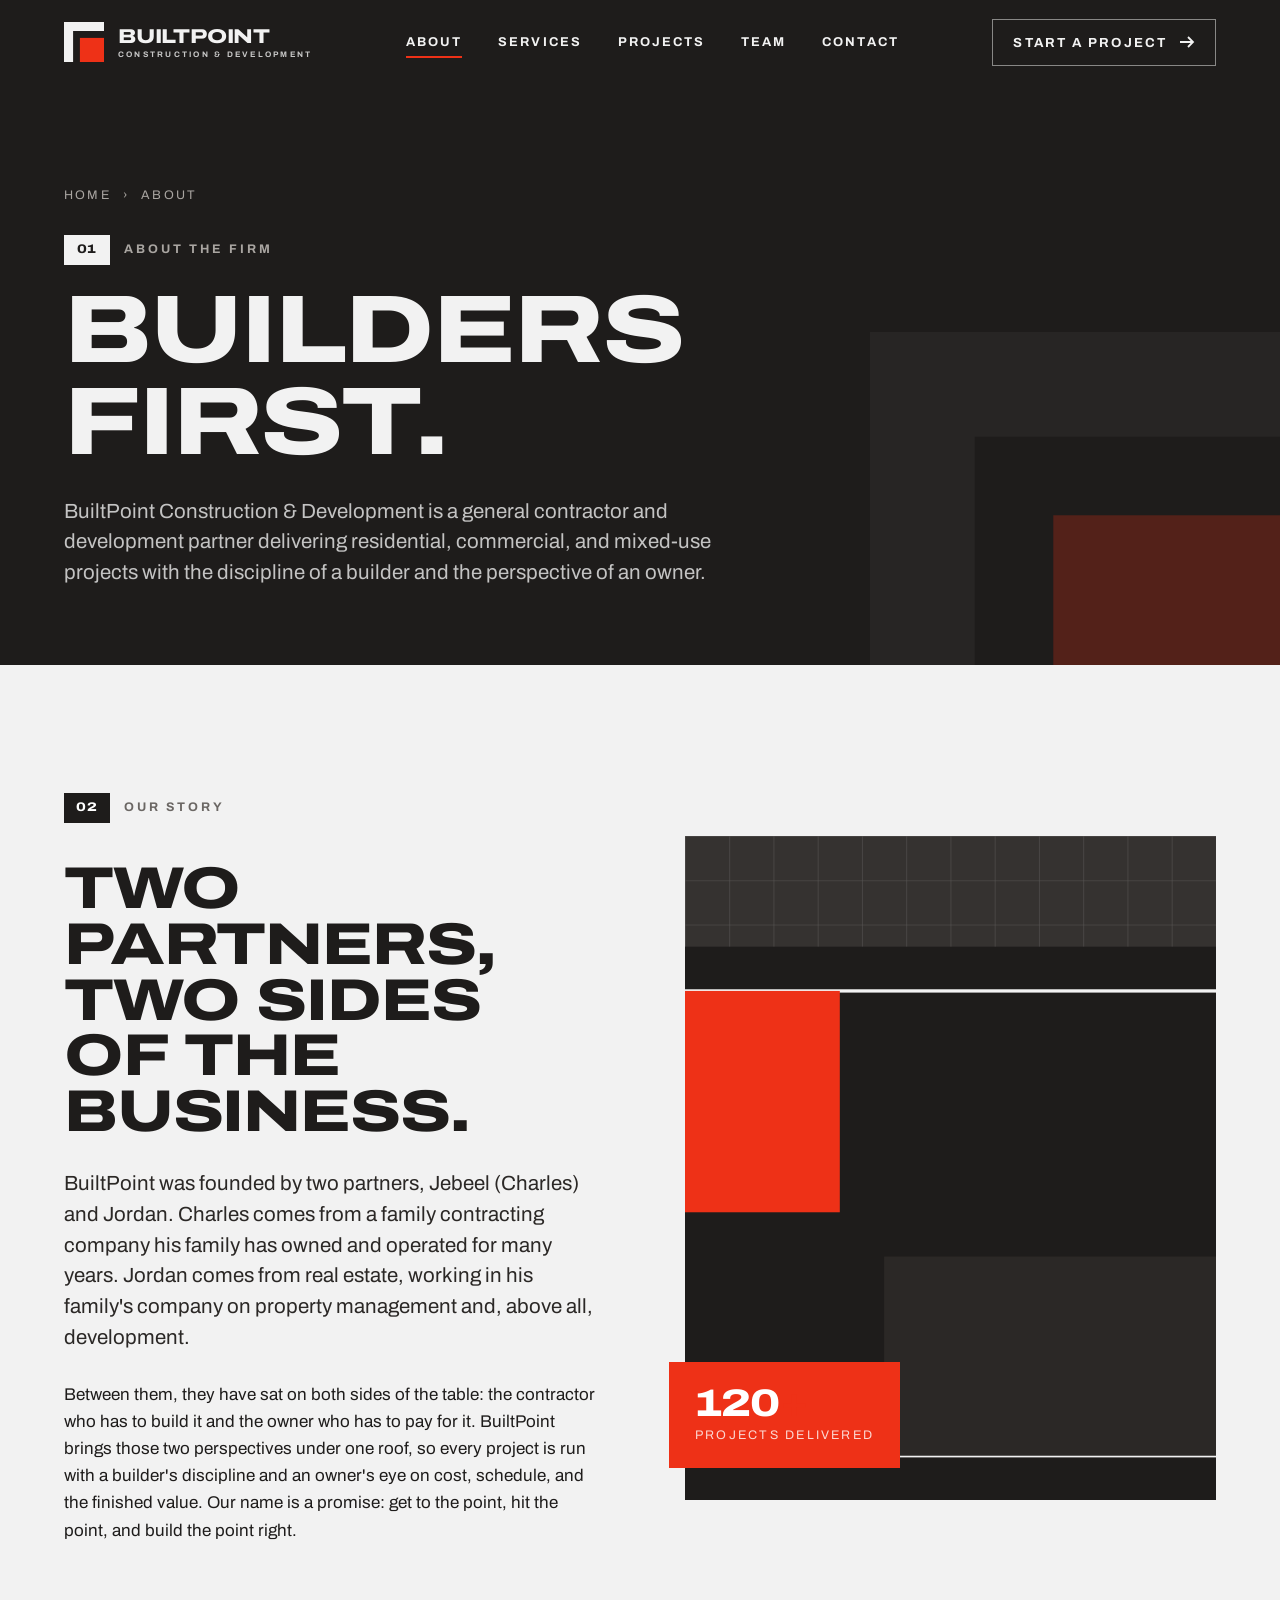
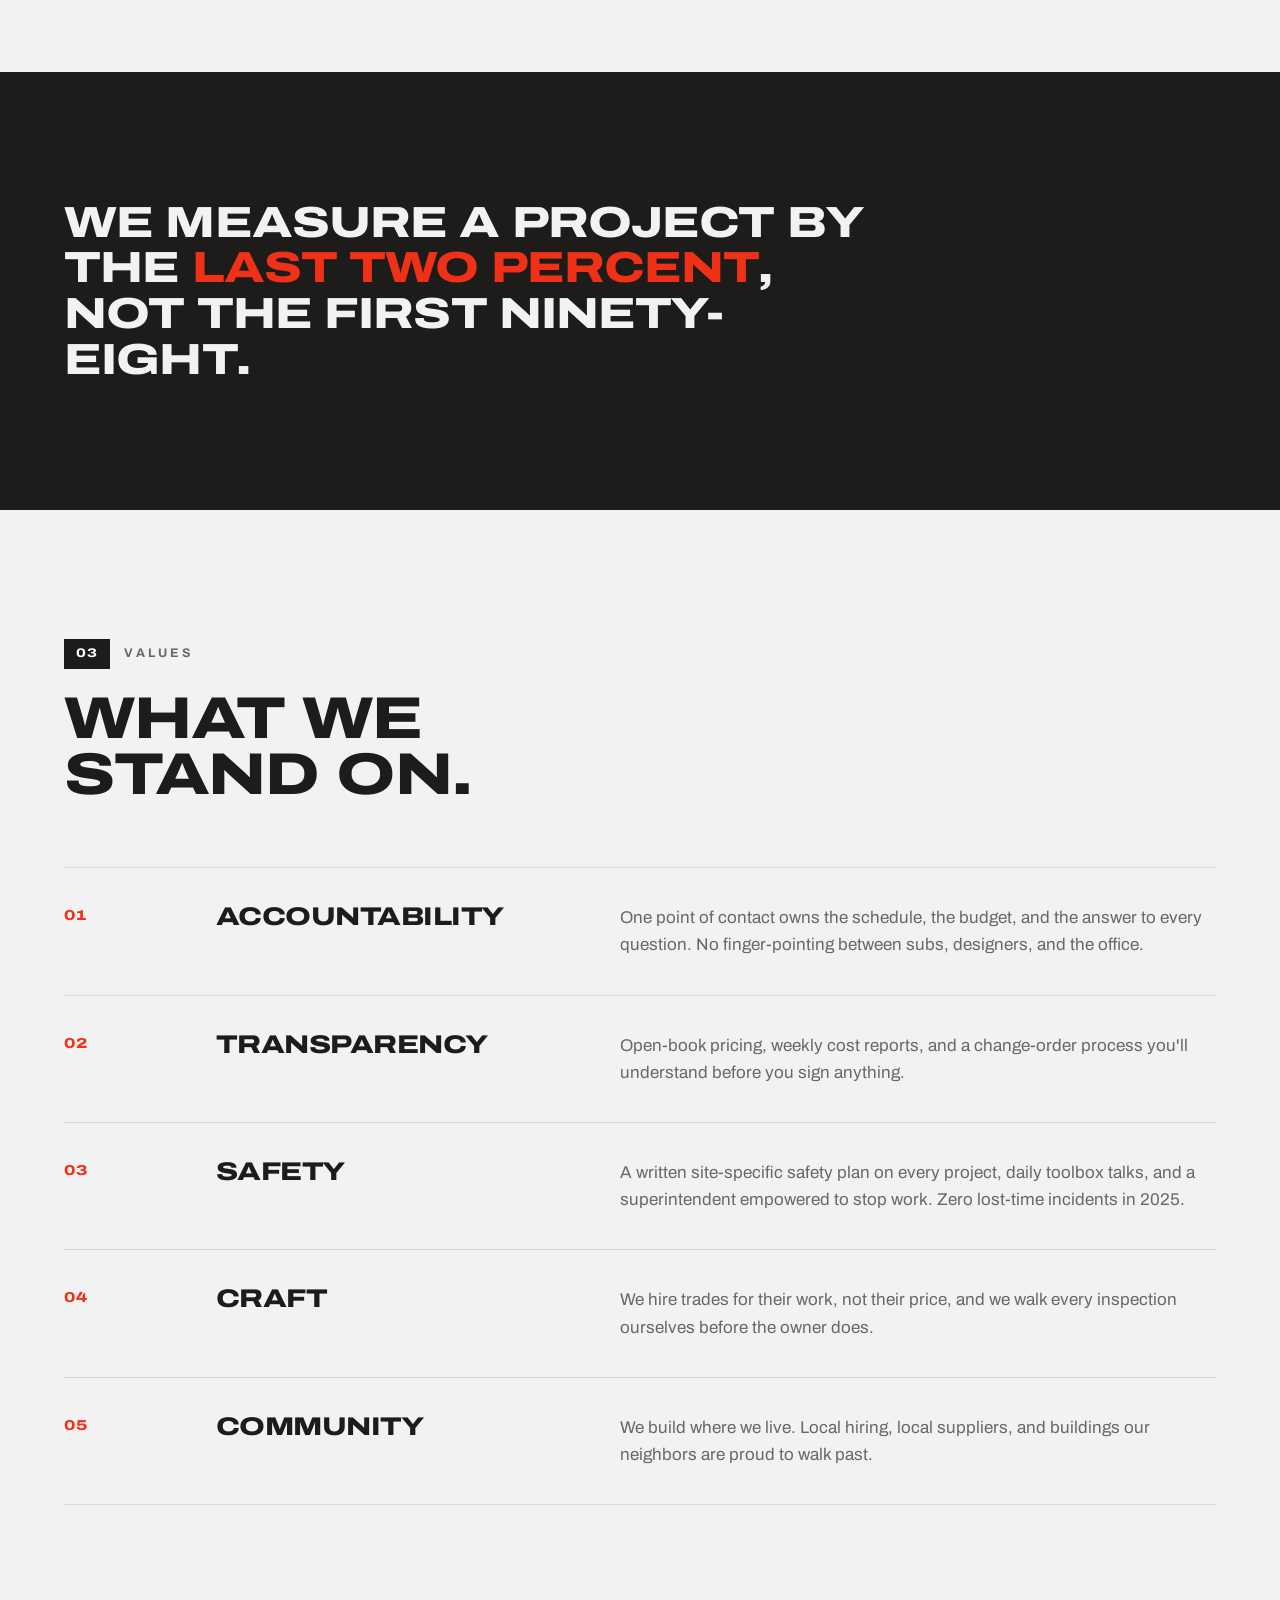
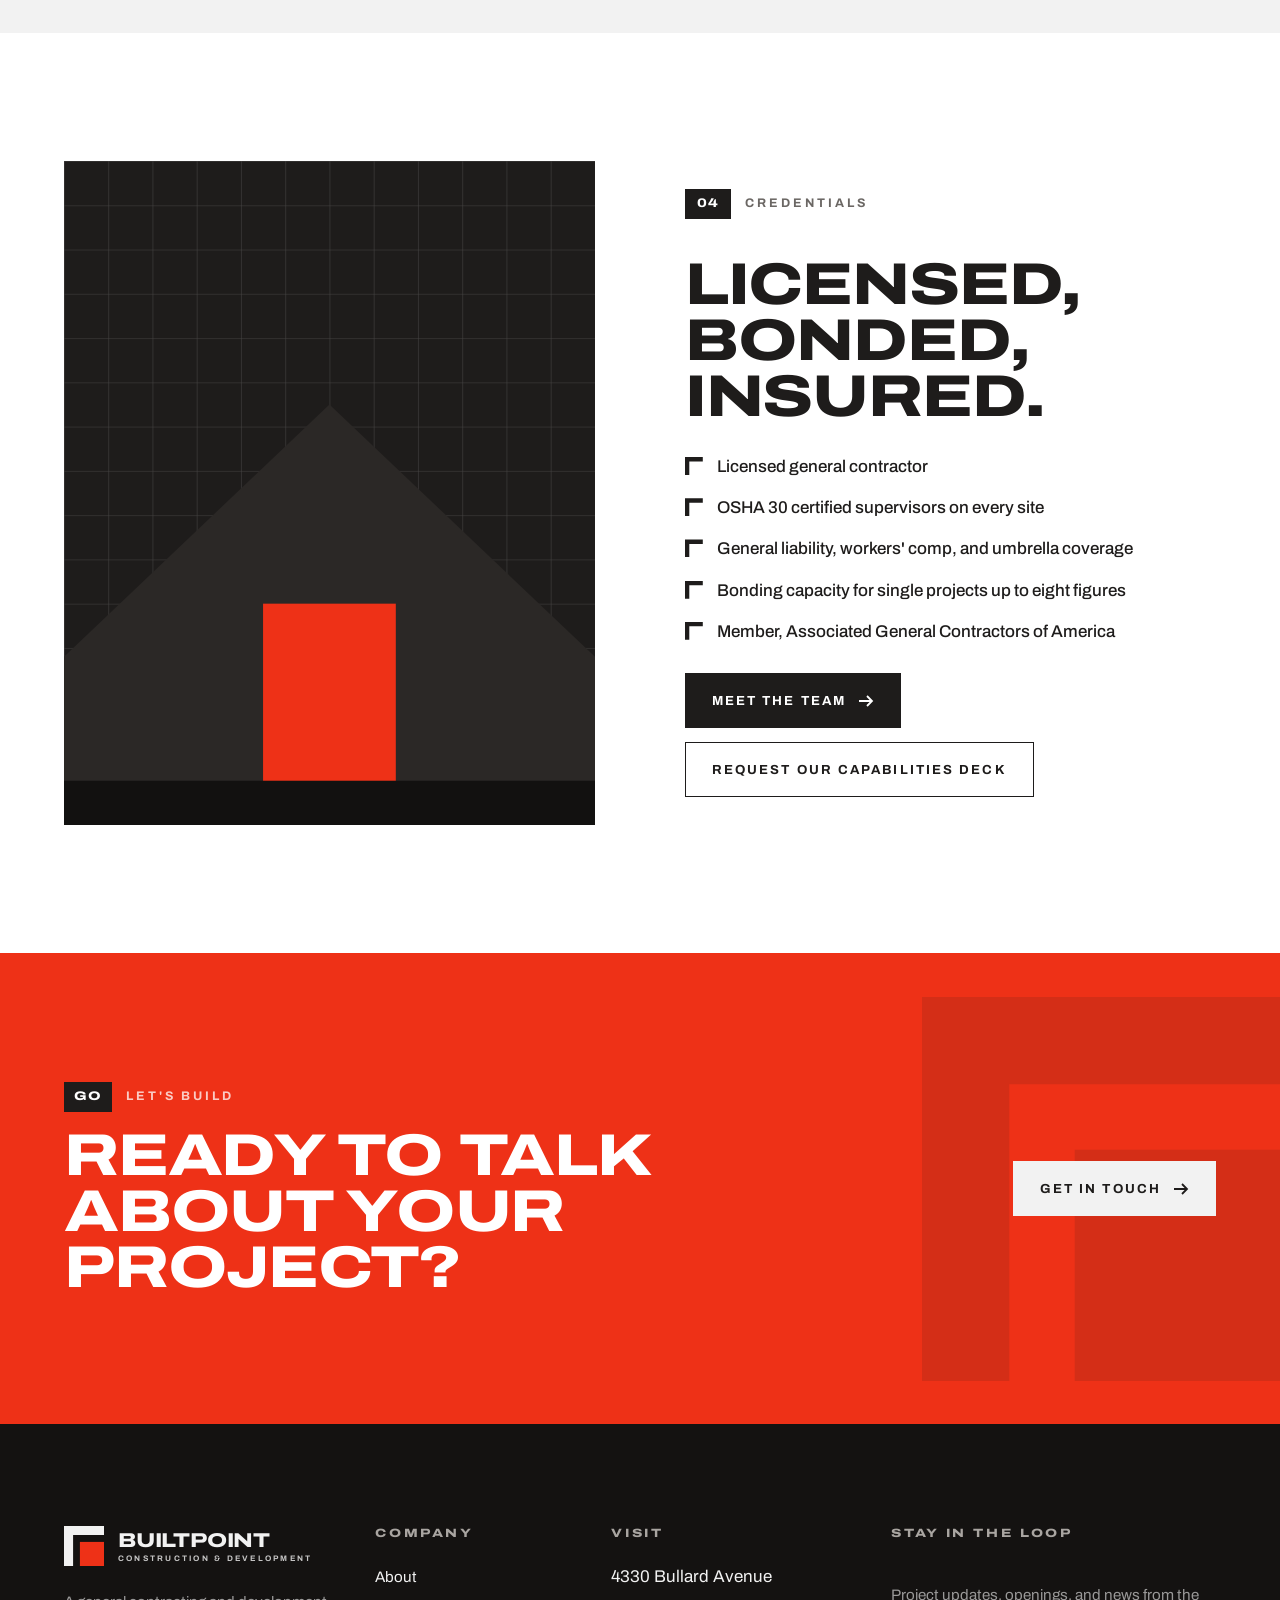
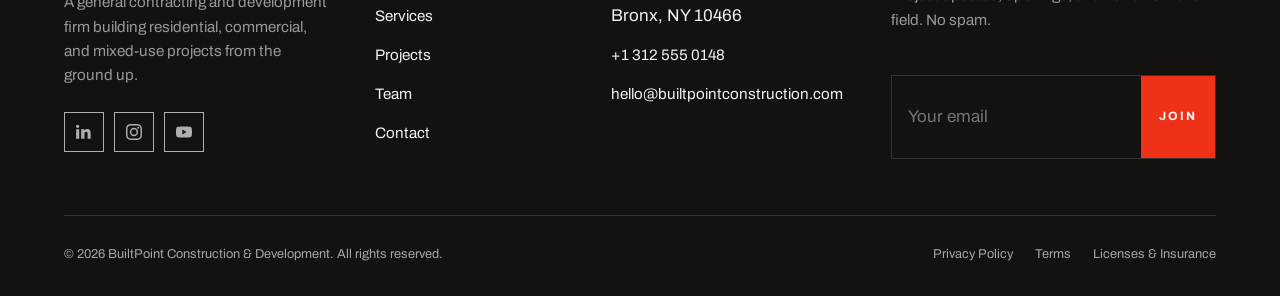
==== about.html @ 918fe99b "Add founders' story and update leadership profiles Co-Authored-By: Claude Fable 5.1 <noreply@anthrop" ====
<!doctype html>
<html lang="en">
<head>
  <meta charset="utf-8">
  <meta name="viewport" content="width=device-width, initial-scale=1">
  <title>About — BuiltPoint Construction & Development</title>
  <meta name="description" content="BuiltPoint is a general contracting and development firm founded on precision, accountability, and a single team that carries every project from idea to keys.">
  <meta name="theme-color" content="#1e1c1b">
  <link rel="icon" type="image/svg+xml" href="favicon.svg">
  <link rel="preconnect" href="https://fonts.googleapis.com">
  <link rel="preconnect" href="https://fonts.gstatic.com" crossorigin>
  <link href="https://fonts.googleapis.com/css2?family=Archivo:wdth,wght@100..125,400..900&display=swap" rel="stylesheet">
  <link rel="stylesheet" href="css/styles.css">
  <meta property="og:title" content="About — BuiltPoint Construction & Development">
  <meta property="og:description" content="BuiltPoint is a general contracting and development firm founded on precision, accountability, and a single team that carries every project from idea to keys.">
  <meta property="og:type" content="website">
</head>
<body>
<header class="site-header">
  <div class="container">
    <a class="logo" href="index.html" aria-label="BuiltPoint Construction &amp; Development — home">
      <span class="logo__mark"><svg viewBox="0 0 176 176" aria-hidden="true"><path class="l" d="M0 0h176v40H40v136H0z"/><rect class="pt" x="70" y="70" width="106" height="106"/></svg></span>
      <span class="logo__word"><span class="logo__name">BuiltPoint</span><span class="logo__sub">Construction &amp; Development</span></span>
    </a>
    <nav class="nav" aria-label="Primary">
        <a href="about.html" aria-current="page">About</a>
        <a href="services.html">Services</a>
        <a href="projects.html">Projects</a>
        <a href="team.html">Team</a>
        <a href="contact.html">Contact</a>
    </nav>
    <a class="btn btn--ghost header-cta" href="contact.html">Start a project <svg viewBox="0 0 16 16" fill="none" stroke="currentColor" stroke-width="1.8" aria-hidden="true"><path d="M1 8h13M9 3l5 5-5 5"/></svg></a>
    <button class="burger" aria-label="Open menu" aria-expanded="false" aria-controls="menu"><span></span><span></span><span></span></button>
  </div>
</header>
<div class="menu" id="menu">
  <nav class="menu__links" aria-label="Mobile">
    <a href="about.html" aria-current="page">About</a>
    <a href="services.html">Services</a>
    <a href="projects.html">Projects</a>
    <a href="team.html">Team</a>
    <a href="contact.html">Contact</a>
  </nav>
  <div class="menu__meta">
    <div>
      <strong>BuiltPoint Construction &amp; Development</strong><br>
      4330 Bullard Avenue<br>Bronx, NY 10466<br>
      <a href="tel:+13125550148">+1 312 555 0148</a> · <a href="mailto:hello@builtpointconstruction.com">hello@builtpointconstruction.com</a>
    </div>
    <div class="social">
  <a href="#" aria-label="LinkedIn"><svg viewBox="0 0 24 24"><path d="M4.98 3.5C4.98 4.88 3.87 6 2.5 6S0 4.88 0 3.5 1.12 1 2.5 1s2.48 1.12 2.48 2.5zM.2 8h4.6v14H.2V8zm7.6 0h4.4v1.9h.1c.6-1.1 2.1-2.3 4.3-2.3 4.6 0 5.4 3 5.4 6.9V22h-4.6v-6.6c0-1.6 0-3.6-2.2-3.6s-2.5 1.7-2.5 3.5V22H7.8V8z"/></svg></a>
  <a href="#" aria-label="Instagram"><svg viewBox="0 0 24 24"><path d="M12 2.2c3.2 0 3.6 0 4.8.1 1.2.1 1.8.2 2.2.4.6.2 1 .5 1.4.9.4.4.7.8.9 1.4.2.4.4 1 .4 2.2.1 1.3.1 1.6.1 4.8s0 3.6-.1 4.8c-.1 1.2-.2 1.8-.4 2.2-.2.6-.5 1-.9 1.4-.4.4-.8.7-1.4.9-.4.2-1 .4-2.2.4-1.3.1-1.6.1-4.8.1s-3.6 0-4.8-.1c-1.2-.1-1.8-.2-2.2-.4-.6-.2-1-.5-1.4-.9-.4-.4-.7-.8-.9-1.4-.2-.4-.4-1-.4-2.2-.1-1.3-.1-1.6-.1-4.8s0-3.6.1-4.8c.1-1.2.2-1.8.4-2.2.2-.6.5-1 .9-1.4.4-.4.8-.7 1.4-.9.4-.2 1-.4 2.2-.4 1.2-.1 1.6-.1 4.8-.1M12 0C8.7 0 8.3 0 7.1.1 5.8.1 4.9.3 4.1.6c-.8.3-1.5.7-2.1 1.4C1.3 2.6.9 3.3.6 4.1.3 4.9.1 5.8.1 7.1 0 8.3 0 8.7 0 12s0 3.7.1 4.9c.1 1.3.3 2.2.6 2.9.3.8.7 1.5 1.4 2.1.6.7 1.3 1.1 2.1 1.4.8.3 1.6.5 2.9.6 1.2.1 1.6.1 4.9.1s3.7 0 4.9-.1c1.3-.1 2.2-.3 2.9-.6.8-.3 1.5-.7 2.1-1.4.7-.6 1.1-1.3 1.4-2.1.3-.8.5-1.6.6-2.9.1-1.2.1-1.6.1-4.9s0-3.7-.1-4.9c-.1-1.3-.3-2.2-.6-2.9-.3-.8-.7-1.5-1.4-2.1-.6-.7-1.3-1.1-2.1-1.4-.8-.3-1.6-.5-2.9-.6C15.7 0 15.3 0 12 0zm0 5.8a6.2 6.2 0 1 0 0 12.4 6.2 6.2 0 0 0 0-12.4zM12 16a4 4 0 1 1 0-8 4 4 0 0 1 0 8zm6.4-11.8a1.4 1.4 0 1 0 0 2.9 1.4 1.4 0 0 0 0-2.9z"/></svg></a>
  <a href="#" aria-label="YouTube"><svg viewBox="0 0 24 24"><path d="M23.5 6.2a3 3 0 0 0-2.1-2.1C19.5 3.6 12 3.6 12 3.6s-7.5 0-9.4.5A3 3 0 0 0 .5 6.2C0 8.1 0 12 0 12s0 3.9.5 5.8a3 3 0 0 0 2.1 2.1c1.9.5 9.4.5 9.4.5s7.5 0 9.4-.5a3 3 0 0 0 2.1-2.1c.5-1.9.5-5.8.5-5.8s0-3.9-.5-5.8zM9.6 15.6V8.4l6.2 3.6-6.2 3.6z"/></svg></a>
</div>
  </div>
</div>
<main>
  <section class="page-hero on-dark">
    <div class="page-hero__mark"><svg viewBox="0 0 176 176" aria-hidden="true"><path class="l" d="M0 0h176v40H40v136H0z"/><rect class="pt" x="70" y="70" width="106" height="106"/></svg></div>
    <div class="container">
      <nav class="crumbs" aria-label="Breadcrumb"><a href="index.html">Home</a><span>›</span><span>About</span></nav>
      <p class="eyebrow"><span class="tag">01</span> About the firm</p>
      <h1>Builders <br>first.</h1>
      <p class="lead">BuiltPoint Construction &amp; Development is a general contractor and development partner delivering residential, commercial, and mixed-use projects with the discipline of a builder and the perspective of an owner.</p>
    </div>
  </section>

  <section class="section">
    <div class="container">
      <div class="split">
        <div class="split__copy reveal">
          <p class="eyebrow"><span class="tag">02</span> Our story</p>
          <h2>Two partners, two sides of the business.</h2>
          <p class="lead">BuiltPoint was founded by two partners, Jebeel (Charles) and Jordan. Charles comes from a family contracting company his family has owned and operated for many years. Jordan comes from real estate, working in his family's company on property management and, above all, development.</p>
          <p>Between them, they have sat on both sides of the table: the contractor who has to build it and the owner who has to pay for it. BuiltPoint brings those two perspectives under one roof, so every project is run with a builder's discipline and an owner's eye on cost, schedule, and the finished value. Our name is a promise: get to the point, hit the point, and build the point right.</p>
        </div>
        <div class="split__media reveal" data-delay="1">
          <img src="assets/projects/p6.svg" alt="Concrete and steel structure under construction">
          <div class="badge"><div class="stat__num">120<span class="sup">+</span></div><div class="stat__label">Projects delivered</div></div>
        </div>
      </div>
    </div>
  </section>

  <section class="section on-dark">
    <div class="container">
      <p class="quote reveal">We measure a project by the <span class="accent">last two percent</span>, not the first ninety-eight.</p>
    </div>
  </section>

  <section class="section">
    <div class="container">
      <div class="section-head reveal">
        <div>
          <p class="eyebrow"><span class="tag">03</span> Values</p>
          <h2>What we <br>stand on.</h2>
        </div>
      </div>
      <div class="values">
        <div class="value reveal"><span class="value__num">01</span><h3>Accountability</h3><p>One point of contact owns the schedule, the budget, and the answer to every question. No finger-pointing between subs, designers, and the office.</p></div>
        <div class="value reveal"><span class="value__num">02</span><h3>Transparency</h3><p>Open-book pricing, weekly cost reports, and a change-order process you'll understand before you sign anything.</p></div>
        <div class="value reveal"><span class="value__num">03</span><h3>Safety</h3><p>A written site-specific safety plan on every project, daily toolbox talks, and a superintendent empowered to stop work. Zero lost-time incidents in 2025.</p></div>
        <div class="value reveal"><span class="value__num">04</span><h3>Craft</h3><p>We hire trades for their work, not their price, and we walk every inspection ourselves before the owner does.</p></div>
        <div class="value reveal"><span class="value__num">05</span><h3>Community</h3><p>We build where we live. Local hiring, local suppliers, and buildings our neighbors are proud to walk past.</p></div>
      </div>
    </div>
  </section>

  <section class="section on-white">
    <div class="container">
      <div class="split">
        <div class="split__media reveal">
          <img src="assets/projects/p5.svg" alt="Framing detail on a residential project">
        </div>
        <div class="split__copy reveal" data-delay="1">
          <p class="eyebrow"><span class="tag">04</span> Credentials</p>
          <h2>Licensed, bonded, insured.</h2>
          <ul class="checks">
            <li>Licensed general contractor</li>
            <li>OSHA 30 certified supervisors on every site</li>
            <li>General liability, workers' comp, and umbrella coverage</li>
            <li>Bonding capacity for single projects up to eight figures</li>
            <li>Member, Associated General Contractors of America</li>
          </ul>
          <div class="btn-row"><a class="btn" href="team.html">Meet the team <svg viewBox="0 0 16 16" fill="none" stroke="currentColor" stroke-width="1.8" aria-hidden="true"><path d="M1 8h13M9 3l5 5-5 5"/></svg></a><a class="btn btn--ghost" href="contact.html">Request our capabilities deck</a></div>
        </div>
      </div>
    </div>
  </section>

  <section class="section cta on-red">
    <div class="cta__mark"><svg viewBox="0 0 176 176" aria-hidden="true"><path class="l" d="M0 0h176v40H40v136H0z"/><rect class="pt" x="70" y="70" width="106" height="106"/></svg></div>
    <div class="container">
      <div class="reveal"><p class="eyebrow"><span class="tag">GO</span> Let's build</p><h2 class="mt-1">Ready to talk about your project?</h2></div>
      <div class="reveal" data-delay="1"><a class="btn btn--light" href="contact.html">Get in touch <svg viewBox="0 0 16 16" fill="none" stroke="currentColor" stroke-width="1.8" aria-hidden="true"><path d="M1 8h13M9 3l5 5-5 5"/></svg></a></div>
    </div>
  </section>
</main>

<footer class="site-footer">
  <div class="container">
    <div class="footer__top">
      <div class="footer__brand">
        <a class="logo" href="index.html">
          <span class="logo__mark"><svg viewBox="0 0 176 176" aria-hidden="true"><path class="l" d="M0 0h176v40H40v136H0z"/><rect class="pt" x="70" y="70" width="106" height="106"/></svg></span>
          <span class="logo__word"><span class="logo__name">BuiltPoint</span><span class="logo__sub">Construction &amp; Development</span></span>
        </a>
        <p>A general contracting and development firm building residential, commercial, and mixed-use projects from the ground up.</p>
        <div class="social">
  <a href="#" aria-label="LinkedIn"><svg viewBox="0 0 24 24"><path d="M4.98 3.5C4.98 4.88 3.87 6 2.5 6S0 4.88 0 3.5 1.12 1 2.5 1s2.48 1.12 2.48 2.5zM.2 8h4.6v14H.2V8zm7.6 0h4.4v1.9h.1c.6-1.1 2.1-2.3 4.3-2.3 4.6 0 5.4 3 5.4 6.9V22h-4.6v-6.6c0-1.6 0-3.6-2.2-3.6s-2.5 1.7-2.5 3.5V22H7.8V8z"/></svg></a>
  <a href="#" aria-label="Instagram"><svg viewBox="0 0 24 24"><path d="M12 2.2c3.2 0 3.6 0 4.8.1 1.2.1 1.8.2 2.2.4.6.2 1 .5 1.4.9.4.4.7.8.9 1.4.2.4.4 1 .4 2.2.1 1.3.1 1.6.1 4.8s0 3.6-.1 4.8c-.1 1.2-.2 1.8-.4 2.2-.2.6-.5 1-.9 1.4-.4.4-.8.7-1.4.9-.4.2-1 .4-2.2.4-1.3.1-1.6.1-4.8.1s-3.6 0-4.8-.1c-1.2-.1-1.8-.2-2.2-.4-.6-.2-1-.5-1.4-.9-.4-.4-.7-.8-.9-1.4-.2-.4-.4-1-.4-2.2-.1-1.3-.1-1.6-.1-4.8s0-3.6.1-4.8c.1-1.2.2-1.8.4-2.2.2-.6.5-1 .9-1.4.4-.4.8-.7 1.4-.9.4-.2 1-.4 2.2-.4 1.2-.1 1.6-.1 4.8-.1M12 0C8.7 0 8.3 0 7.1.1 5.8.1 4.9.3 4.1.6c-.8.3-1.5.7-2.1 1.4C1.3 2.6.9 3.3.6 4.1.3 4.9.1 5.8.1 7.1 0 8.3 0 8.7 0 12s0 3.7.1 4.9c.1 1.3.3 2.2.6 2.9.3.8.7 1.5 1.4 2.1.6.7 1.3 1.1 2.1 1.4.8.3 1.6.5 2.9.6 1.2.1 1.6.1 4.9.1s3.7 0 4.9-.1c1.3-.1 2.2-.3 2.9-.6.8-.3 1.5-.7 2.1-1.4.7-.6 1.1-1.3 1.4-2.1.3-.8.5-1.6.6-2.9.1-1.2.1-1.6.1-4.9s0-3.7-.1-4.9c-.1-1.3-.3-2.2-.6-2.9-.3-.8-.7-1.5-1.4-2.1-.6-.7-1.3-1.1-2.1-1.4-.8-.3-1.6-.5-2.9-.6C15.7 0 15.3 0 12 0zm0 5.8a6.2 6.2 0 1 0 0 12.4 6.2 6.2 0 0 0 0-12.4zM12 16a4 4 0 1 1 0-8 4 4 0 0 1 0 8zm6.4-11.8a1.4 1.4 0 1 0 0 2.9 1.4 1.4 0 0 0 0-2.9z"/></svg></a>
  <a href="#" aria-label="YouTube"><svg viewBox="0 0 24 24"><path d="M23.5 6.2a3 3 0 0 0-2.1-2.1C19.5 3.6 12 3.6 12 3.6s-7.5 0-9.4.5A3 3 0 0 0 .5 6.2C0 8.1 0 12 0 12s0 3.9.5 5.8a3 3 0 0 0 2.1 2.1c1.9.5 9.4.5 9.4.5s7.5 0 9.4-.5a3 3 0 0 0 2.1-2.1c.5-1.9.5-5.8.5-5.8s0-3.9-.5-5.8zM9.6 15.6V8.4l6.2 3.6-6.2 3.6z"/></svg></a>
</div>
      </div>
      <div class="footer__col">
        <h4>Company</h4>
        <ul>
          <li><a href="about.html">About</a></li>
          <li><a href="services.html">Services</a></li>
          <li><a href="projects.html">Projects</a></li>
          <li><a href="team.html">Team</a></li>
          <li><a href="contact.html">Contact</a></li>
        </ul>
      </div>
      <div class="footer__col">
        <h4>Visit</h4>
        <ul>
          <li>4330 Bullard Avenue</li>
          <li>Bronx, NY 10466</li>
          <li><a href="tel:+13125550148">+1 312 555 0148</a></li>
          <li><a href="mailto:hello@builtpointconstruction.com">hello@builtpointconstruction.com</a></li>
        </ul>
      </div>
      <div class="newsletter">
        <h4 class="footer__col-title" style="font-size:.75rem;letter-spacing:.22em;color:var(--mute-light)">Stay in the loop</h4>
        <p>Project updates, openings, and news from the field. No spam.</p>
        <form data-demo data-success="Subscribed. Welcome aboard.">
          <label class="sr-only" for="nl-email">Email address</label>
          <input id="nl-email" type="email" name="email" placeholder="Your email" required>
          <button type="submit">Join</button>
        </form>
        <div class="form__status" role="status"></div>
      </div>
    </div>
    <div class="footer__bottom">
      <div>© <span data-year>2026</span> BuiltPoint Construction &amp; Development. All rights reserved.</div>
      <div class="footer__legal">
        <a href="#">Privacy Policy</a>
        <a href="#">Terms</a>
        <a href="#">Licenses &amp; Insurance</a>
      </div>
    </div>
  </div>
</footer>
<script src="js/main.js"></script>
</body>
</html>
---- css/styles.css ----
/* ==========================================================================
   BuiltPoint Construction & Development — site styles
   ========================================================================== */

:root {
  --ink: #1e1c1b;
  --ink-2: #2b2826;
  --ink-3: #3a3734;
  --red: #ee3117;
  --red-dark: #c9260f;
  --paper: #f2f2f2;
  --paper-2: #e6e6e6;
  --white: #ffffff;
  --mute: #6b6764;
  --mute-light: #a9a5a1;
  --line: rgba(30, 28, 27, 0.12);
  --line-dark: rgba(242, 242, 242, 0.14);

  --font: "Archivo", "Helvetica Neue", Arial, sans-serif;
  --wide: 125%;

  --gutter: clamp(20px, 5vw, 72px);
  --max: 1440px;
  --radius: 2px;
  --ease: cubic-bezier(0.22, 1, 0.36, 1);
  --nav-h: 84px;
}

/* Reset ------------------------------------------------------------------ */
*, *::before, *::after { box-sizing: border-box; }
html { scroll-behavior: smooth; -webkit-text-size-adjust: 100%; }
body {
  margin: 0;
  font-family: var(--font);
  font-size: 17px;
  line-height: 1.6;
  color: var(--ink);
  background: var(--paper);
  -webkit-font-smoothing: antialiased;
  overflow-x: hidden;
}
img, svg { display: block; max-width: 100%; }
a { color: inherit; text-decoration: none; }
button { font: inherit; color: inherit; background: none; border: 0; cursor: pointer; }
h1, h2, h3, h4, p, ul { margin: 0; }
ul { padding: 0; list-style: none; }
::selection { background: var(--red); color: var(--white); }
:focus-visible { outline: 2px solid var(--red); outline-offset: 3px; }

/* Typography ------------------------------------------------------------- */
.display, h1, h2, h3, h4 {
  font-stretch: var(--wide);
  font-weight: 800;
  text-transform: uppercase;
  letter-spacing: -0.02em;
  line-height: 0.95;
}
h1, .h1 { font-size: clamp(2.8rem, 7.5vw, 7rem); }
h2, .h2 { font-size: clamp(2rem, 4.6vw, 4.25rem); }
h3, .h3 { font-size: clamp(1.25rem, 2vw, 1.75rem); line-height: 1.05; }
h4, .h4 { font-size: 1.05rem; letter-spacing: 0.02em; line-height: 1.2; }

.eyebrow {
  display: inline-flex;
  align-items: center;
  gap: 14px;
  font-size: 0.78rem;
  font-weight: 700;
  letter-spacing: 0.24em;
  text-transform: uppercase;
  color: var(--mute);
}
.eyebrow .tag {
  display: inline-grid;
  place-items: center;
  min-width: 46px;
  height: 30px;
  padding: 0 10px;
  background: var(--ink);
  color: var(--white);
  font-stretch: var(--wide);
  font-weight: 800;
  letter-spacing: 0.08em;
}
.on-dark .eyebrow { color: var(--mute-light); }
.on-dark .eyebrow .tag { background: var(--paper); color: var(--ink); }
.on-red .eyebrow { color: rgba(255,255,255,.75); }
.on-red .eyebrow .tag { background: var(--ink); color: var(--white); }

.lead { font-size: clamp(1.1rem, 1.6vw, 1.35rem); line-height: 1.5; color: var(--ink-2); }
.on-dark .lead { color: rgba(242,242,242,.78); }
.muted { color: var(--mute); }
.accent { color: var(--red); }
.outline-text {
  color: transparent;
  -webkit-text-stroke: 1.5px currentColor;
}

/* Layout ----------------------------------------------------------------- */
.container { width: min(100% - 2 * var(--gutter), var(--max)); margin-inline: auto; }
.section { padding-block: clamp(80px, 10vw, 150px); }
.section--tight { padding-block: clamp(56px, 7vw, 100px); }
.on-dark { background: var(--ink); color: var(--paper); }
.on-red { background: var(--red); color: var(--white); }
.on-white { background: var(--white); }

.section-head {
  display: grid;
  gap: 28px;
  margin-bottom: clamp(40px, 5vw, 72px);
}
@media (min-width: 900px) {
  .section-head { grid-template-columns: 1.3fr 1fr; align-items: end; }
  .section-head .lead { max-width: 52ch; }
}
.section-head h2 { margin-top: 22px; }

/* Buttons ---------------------------------------------------------------- */
.btn {
  display: inline-flex;
  align-items: center;
  gap: 12px;
  padding: 16px 26px;
  font-size: 0.82rem;
  font-weight: 700;
  letter-spacing: 0.16em;
  text-transform: uppercase;
  border: 1.5px solid var(--ink);
  background: var(--ink);
  color: var(--white);
  transition: background .35s var(--ease), color .35s var(--ease), border-color .35s var(--ease), transform .35s var(--ease);
}
.btn svg { width: 16px; height: 16px; transition: transform .35s var(--ease); }
.btn:hover { background: var(--red); border-color: var(--red); color: var(--white); }
.btn:hover svg { transform: translateX(4px); }
.btn--ghost { background: transparent; color: var(--ink); }
.btn--ghost:hover { background: var(--ink); border-color: var(--ink); }
.btn--light { background: var(--paper); border-color: var(--paper); color: var(--ink); }
.btn--light:hover { background: var(--red); border-color: var(--red); color: var(--white); }
.btn--ghost-light { background: transparent; border-color: rgba(242,242,242,.5); color: var(--paper); }
.btn--ghost-light:hover { background: var(--paper); border-color: var(--paper); color: var(--ink); }
.btn--red { background: var(--red); border-color: var(--red); }
.btn--red:hover { background: var(--ink); border-color: var(--ink); }
.btn-row { display: flex; flex-wrap: wrap; gap: 14px; }

.link-arrow {
  display: inline-flex; align-items: center; gap: 10px;
  font-size: 0.82rem; font-weight: 700; letter-spacing: 0.16em; text-transform: uppercase;
}
.link-arrow svg { width: 16px; height: 16px; transition: transform .35s var(--ease); }
.link-arrow:hover svg { transform: translateX(5px); }
.link-arrow:hover { color: var(--red); }

/* Header ----------------------------------------------------------------- */
.site-header {
  position: fixed;
  inset: 0 0 auto 0;
  z-index: 50;
  height: var(--nav-h);
  display: flex;
  align-items: center;
  color: var(--paper);
  transition: background .4s var(--ease), color .4s var(--ease), box-shadow .4s var(--ease), height .4s var(--ease);
}
.site-header .container { display: flex; align-items: center; justify-content: space-between; gap: 24px; }
.site-header.is-solid, .site-header.is-light {
  background: rgba(242, 242, 242, 0.92);
  backdrop-filter: blur(14px);
  -webkit-backdrop-filter: blur(14px);
  color: var(--ink);
  box-shadow: 0 1px 0 var(--line);
}
.site-header.is-solid { height: 72px; }
body.menu-open .site-header { z-index: 60; color: var(--paper); background: transparent; box-shadow: none; backdrop-filter: none; -webkit-backdrop-filter: none; }

.logo { display: inline-flex; align-items: center; gap: 14px; }
.logo__mark { width: 40px; height: 40px; }
.logo__mark .l { fill: currentColor; }
.logo__mark .pt { fill: var(--red); }
.logo__word {
  display: flex; flex-direction: column; line-height: 1;
}
.logo__name {
  font-stretch: var(--wide); font-weight: 800; font-size: 1.25rem; letter-spacing: -0.01em; text-transform: uppercase;
}
.logo__sub {
  font-size: 0.5rem; font-weight: 700; letter-spacing: 0.28em; text-transform: uppercase; margin-top: 5px; opacity: .8;
}

.nav { display: none; align-items: center; gap: 36px; }
.nav a {
  position: relative;
  font-size: 0.8rem; font-weight: 700; letter-spacing: 0.16em; text-transform: uppercase;
  padding: 6px 0;
}
.nav a::after {
  content: ""; position: absolute; left: 0; right: 0; bottom: 0; height: 2px;
  background: var(--red); transform: scaleX(0); transform-origin: left;
  transition: transform .35s var(--ease);
}
.nav a:hover::after, .nav a[aria-current="page"]::after { transform: scaleX(1); }
.header-cta { display: none; }
@media (min-width: 1024px) {
  .nav { display: flex; }
  .header-cta { display: inline-flex; }
  .site-header .btn { padding: 12px 20px; }
  .site-header:not(.is-solid):not(.is-light) .btn--ghost { border-color: rgba(242,242,242,.5); color: var(--paper); }
  .site-header:not(.is-solid):not(.is-light) .btn--ghost:hover { background: var(--paper); border-color: var(--paper); color: var(--ink); }
}

.burger {
  position: relative; z-index: 60;
  width: 46px; height: 46px; display: grid; place-items: center;
}
.burger span {
  position: absolute; width: 26px; height: 2px; background: currentColor;
  transition: transform .4s var(--ease), opacity .3s;
}
.burger span:nth-child(1) { transform: translateY(-7px); }
.burger span:nth-child(3) { transform: translateY(7px); }
body.menu-open .burger span:nth-child(1) { transform: rotate(45deg); }
body.menu-open .burger span:nth-child(2) { opacity: 0; }
body.menu-open .burger span:nth-child(3) { transform: rotate(-45deg); }
@media (min-width: 1024px) { .burger { display: none; } }

/* Mobile overlay menu */
.menu {
  position: fixed; inset: 0; z-index: 55;
  background: var(--ink); color: var(--paper);
  display: grid; grid-template-rows: 1fr auto;
  padding: calc(var(--nav-h) + 24px) var(--gutter) 40px;
  clip-path: inset(0 0 100% 0);
  transition: clip-path .6s var(--ease);
  overflow: auto;
}
body.menu-open .menu { clip-path: inset(0 0 0 0); }
body.menu-open { overflow: hidden; }
.menu__links a {
  display: block; padding: 10px 0;
  font-stretch: var(--wide); font-weight: 800; text-transform: uppercase;
  font-size: clamp(2rem, 9vw, 4rem); line-height: 1;
  letter-spacing: -0.02em;
  transform: translateY(30px); opacity: 0;
  transition: transform .6s var(--ease), opacity .6s var(--ease), color .3s;
}
.menu__links a:hover, .menu__links a[aria-current="page"] { color: var(--red); }
body.menu-open .menu__links a { transform: none; opacity: 1; }
body.menu-open .menu__links a:nth-child(2) { transition-delay: .05s; }
body.menu-open .menu__links a:nth-child(3) { transition-delay: .1s; }
body.menu-open .menu__links a:nth-child(4) { transition-delay: .15s; }
body.menu-open .menu__links a:nth-child(5) { transition-delay: .2s; }
body.menu-open .menu__links a:nth-child(6) { transition-delay: .25s; }
.menu__meta {
  display: grid; gap: 20px; padding-top: 32px; border-top: 1px solid var(--line-dark);
  font-size: 0.9rem; color: rgba(242,242,242,.7);
}
@media (min-width: 640px) { .menu__meta { grid-template-columns: 1fr 1fr; } }

/* Social icons */
.social { display: flex; gap: 10px; }
.social a {
  width: 40px; height: 40px; display: grid; place-items: center;
  border: 1px solid currentColor; opacity: .7; transition: opacity .3s, background .3s, color .3s;
}
.social a:hover { opacity: 1; background: var(--red); border-color: var(--red); color: var(--white); }
.social svg { width: 16px; height: 16px; fill: currentColor; }

/* Hero ------------------------------------------------------------------- */
.hero {
  position: relative;
  min-height: 100svh;
  display: grid;
  align-items: end;
  padding-top: calc(var(--nav-h) + 40px);
  padding-bottom: clamp(40px, 6vw, 80px);
  overflow: hidden;
  isolation: isolate;
}
.hero__bg {
  position: absolute; inset: 0; z-index: -2;
  background:
    radial-gradient(1200px 600px at 80% 20%, rgba(238,49,23,.18), transparent 60%),
    linear-gradient(180deg, #1a1817 0%, var(--ink) 60%, #171514 100%);
}
.hero__grid {
  position: absolute; inset: 0; z-index: -1;
  background-image:
    linear-gradient(to right, rgba(242,242,242,.06) 1px, transparent 1px),
    linear-gradient(to bottom, rgba(242,242,242,.06) 1px, transparent 1px);
  background-size: 80px 80px;
  mask-image: linear-gradient(to bottom, rgba(0,0,0,.9), transparent 90%);
  -webkit-mask-image: linear-gradient(to bottom, rgba(0,0,0,.9), transparent 90%);
}
.hero__mark {
  position: absolute; right: -6vw; top: 8vh; z-index: -1;
  width: clamp(320px, 42vw, 680px); opacity: .9;
  animation: float 12s ease-in-out infinite;
}
.hero__mark .l { fill: rgba(242,242,242,.05); }
.hero__mark .pt { fill: var(--red); opacity: .9; }
@keyframes float { 0%,100% { transform: translateY(0); } 50% { transform: translateY(-16px); } }

.hero__inner { display: grid; gap: 40px; }
.hero h1 { max-width: 14ch; }
.hero h1 .line { display: block; overflow: hidden; }
.hero h1 .line span { display: block; transform: translateY(110%); animation: rise 1s var(--ease) forwards; }
.hero h1 .line:nth-child(2) span { animation-delay: .1s; }
.hero h1 .line:nth-child(3) span { animation-delay: .2s; }
@keyframes rise { to { transform: none; } }
.hero__copy { display: grid; gap: 28px; max-width: 54ch; }
.hero__bottom {
  display: grid; gap: 24px; padding-top: 32px; border-top: 1px solid var(--line-dark);
}
@media (min-width: 900px) {
  .hero__inner { grid-template-columns: 1.4fr 1fr; align-items: end; }
  .hero__bottom { grid-template-columns: repeat(4, 1fr); }
}
.stat { display: grid; gap: 6px; }
.stat__num {
  font-stretch: var(--wide); font-weight: 800; font-size: clamp(2rem, 3.5vw, 3rem); line-height: 1; letter-spacing: -0.02em;
}
.stat__num .sup { color: var(--red); }
.stat__label { font-size: 0.78rem; letter-spacing: 0.18em; text-transform: uppercase; color: var(--mute-light); }

/* Page hero (inner pages) */
.page-hero {
  padding-top: calc(var(--nav-h) + clamp(60px, 8vw, 120px));
  padding-bottom: clamp(48px, 6vw, 96px);
  position: relative; overflow: hidden;
}
.page-hero .crumbs {
  display: flex; gap: 12px; font-size: .78rem; letter-spacing: .18em; text-transform: uppercase; color: var(--mute-light); margin-bottom: 28px;
}
.page-hero .crumbs a:hover { color: var(--red); }
.page-hero h1 { margin-top: 20px; }
.page-hero .lead { margin-top: 28px; max-width: 60ch; }
.page-hero__mark { position: absolute; right: -4vw; bottom: -10vw; width: 36vw; min-width: 280px; z-index: 0; pointer-events: none; }
.page-hero__mark .l { fill: rgba(242,242,242,.04); }
.page-hero__mark .pt { fill: var(--red); opacity: .25; }
.page-hero .container { position: relative; z-index: 1; }

/* Marquee ---------------------------------------------------------------- */
.marquee {
  overflow: hidden; white-space: nowrap; padding: 18px 0;
  border-top: 1px solid rgba(0,0,0,.08); border-bottom: 1px solid rgba(0,0,0,.08);
}
.marquee__track { display: inline-flex; gap: 0; animation: marquee 40s linear infinite; }
.marquee:hover .marquee__track { animation-play-state: paused; }
.marquee span {
  display: inline-flex; align-items: center; gap: 28px; padding-right: 28px;
  font-stretch: var(--wide); font-weight: 800; text-transform: uppercase; font-size: 1.1rem; letter-spacing: .04em;
}
.marquee span::after { content: ""; width: 10px; height: 10px; background: currentColor; opacity: .9; }
@keyframes marquee { to { transform: translateX(-50%); } }

/* Services grid ---------------------------------------------------------- */
.grid { display: grid; gap: 1px; background: var(--line); border: 1px solid var(--line); }
.grid--3 { grid-template-columns: 1fr; }
@media (min-width: 700px) { .grid--3 { grid-template-columns: repeat(2, 1fr); } }
@media (min-width: 1100px) { .grid--3 { grid-template-columns: repeat(3, 1fr); } }

.service {
  position: relative; background: var(--paper); padding: 40px 32px 48px;
  display: grid; gap: 20px; align-content: start;
  overflow: hidden; transition: background .4s var(--ease);
}
.service::before {
  content: ""; position: absolute; left: 0; top: 0; width: 100%; height: 4px; background: var(--red);
  transform: scaleX(0); transform-origin: left; transition: transform .5s var(--ease);
}
.service:hover { background: var(--white); }
.service:hover::before { transform: scaleX(1); }
.service__num {
  font-stretch: var(--wide); font-weight: 800; font-size: .9rem; letter-spacing: .1em; color: var(--red);
}
.service__icon { width: 40px; height: 40px; color: var(--ink); }
.service__icon svg { width: 100%; height: 100%; fill: none; stroke: currentColor; stroke-width: 1.6; stroke-linecap: square; }
.service p { color: var(--mute); font-size: .98rem; }
.service .link-arrow { margin-top: 8px; }

/* Projects --------------------------------------------------------------- */
.projects { display: grid; gap: 24px; }
@media (min-width: 760px) { .projects { grid-template-columns: repeat(2, 1fr); } }
@media (min-width: 1100px) { .projects { grid-template-columns: repeat(3, 1fr); } }
.projects--featured .project:first-child { grid-column: 1 / -1; }
@media (min-width: 1100px) {
  .projects--featured .project:first-child { grid-column: span 2; grid-row: span 2; }
}
.project { position: relative; display: block; overflow: hidden; background: var(--ink); color: var(--paper); aspect-ratio: 4 / 3; }
.projects--featured .project:first-child { aspect-ratio: 16 / 10; }
@media (min-width: 1100px) { .projects--featured .project:first-child { aspect-ratio: auto; } }
.project img { width: 100%; height: 100%; object-fit: cover; transition: transform 1s var(--ease), filter .6s; }
.project:hover img { transform: scale(1.05); }
.project__info {
  position: absolute; inset: auto 0 0 0; padding: 28px;
  background: linear-gradient(to top, rgba(20,18,17,.9), rgba(20,18,17,0));
  display: flex; justify-content: space-between; align-items: end; gap: 16px;
}
.project__info h3 { font-size: 1.2rem; }
.project__meta { font-size: .75rem; letter-spacing: .18em; text-transform: uppercase; color: var(--mute-light); margin-bottom: 8px; display: block; }
.project__arrow {
  flex: none; width: 48px; height: 48px; display: grid; place-items: center;
  background: var(--red); color: var(--white);
  transform: translateY(12px); opacity: 0; transition: transform .5s var(--ease), opacity .5s;
}
.project:hover .project__arrow { transform: none; opacity: 1; }
.project__arrow svg { width: 18px; height: 18px; }
.project__corner { position: absolute; top: 20px; left: 20px; width: 34px; }
.project__corner .l { fill: var(--paper); }
.project__corner .pt { fill: var(--red); }

.filters { display: flex; flex-wrap: wrap; gap: 8px; margin-bottom: 40px; }
.filters button {
  padding: 10px 18px; font-size: .78rem; font-weight: 700; letter-spacing: .16em; text-transform: uppercase;
  border: 1px solid var(--line); transition: all .3s var(--ease);
}
.filters button:hover { border-color: var(--ink); }
.filters button.is-active { background: var(--ink); color: var(--white); border-color: var(--ink); }
.project.is-hidden { display: none; }

/* Split / About ---------------------------------------------------------- */
.split { display: grid; gap: 48px; align-items: center; }
@media (min-width: 960px) { .split { grid-template-columns: 1fr 1fr; gap: clamp(48px, 7vw, 120px); } }
.split__media { position: relative; }
.split__media img { width: 100%; aspect-ratio: 4 / 5; object-fit: cover; }
.split__media .badge {
  position: absolute; left: -16px; bottom: 32px; background: var(--red); color: var(--white);
  padding: 22px 26px; display: grid; gap: 4px;
}
.badge .stat__num { font-size: 2.4rem; }
.badge .stat__label { color: rgba(255,255,255,.8); }
.split__copy { display: grid; gap: 28px; }
.split__copy h2 { margin-top: 10px; }
.checks { display: grid; gap: 14px; }
.checks li { display: flex; gap: 14px; align-items: start; font-weight: 500; }
.checks li::before {
  content: ""; flex: none; width: 18px; height: 18px; margin-top: 4px; background: var(--ink);
  clip-path: polygon(0 0, 100% 0, 100% 25%, 25% 25%, 25% 100%, 0 100%);
}
.on-dark .checks li::before { background: var(--red); }

.quote {
  font-stretch: var(--wide); font-weight: 800; text-transform: uppercase;
  font-size: clamp(1.6rem, 3.4vw, 3rem); line-height: 1.05; letter-spacing: -0.02em;
  max-width: 24ch;
}
.quote .accent { color: var(--red); }

/* Process ---------------------------------------------------------------- */
.steps { display: grid; gap: 1px; background: var(--line-dark); border-top: 1px solid var(--line-dark); border-bottom: 1px solid var(--line-dark); }
@media (min-width: 760px) { .steps { grid-template-columns: repeat(2, 1fr); } }
@media (min-width: 1100px) { .steps { grid-template-columns: repeat(4, 1fr); } }
.step { background: var(--ink); padding: 40px 28px 48px; display: grid; gap: 18px; align-content: start; }
.step__num {
  font-stretch: var(--wide); font-weight: 800; font-size: clamp(3rem, 5vw, 4.5rem); line-height: 1; letter-spacing: -0.03em;
  color: transparent; -webkit-text-stroke: 1.5px rgba(242,242,242,.5);
  transition: color .4s, -webkit-text-stroke-color .4s;
}
.step:hover .step__num { color: var(--red); -webkit-text-stroke-color: var(--red); }
.step p { color: rgba(242,242,242,.7); font-size: .98rem; }

/* Values ----------------------------------------------------------------- */
.values { display: grid; gap: 0; border-top: 1px solid var(--line); }
.value { display: grid; gap: 14px; padding: 36px 0; border-bottom: 1px solid var(--line); }
@media (min-width: 900px) { .value { grid-template-columns: 120px 1fr 1.6fr; gap: 32px; align-items: start; } }
.value__num { font-stretch: var(--wide); font-weight: 800; color: var(--red); letter-spacing: .1em; font-size: .9rem; }
.value p { color: var(--mute); }

/* Team ------------------------------------------------------------------- */
.leaders { display: grid; gap: 40px; }
@media (min-width: 900px) { .leaders { grid-template-columns: 1fr 1fr; gap: 48px; } }
.leader { display: grid; gap: 24px; }
@media (min-width: 600px) { .leader { grid-template-columns: 240px 1fr; align-items: start; } }
.leader__photo { position: relative; aspect-ratio: 1; overflow: hidden; background: var(--ink-2); }
.leader__photo img { width: 100%; height: 100%; object-fit: cover; filter: grayscale(1) contrast(1.05); transition: filter .6s, transform 1s var(--ease); }
.leader:hover .leader__photo img { filter: none; transform: scale(1.04); }
.leader__body { display: grid; gap: 12px; }
.leader__title { font-size: .78rem; letter-spacing: .2em; text-transform: uppercase; color: var(--red); font-weight: 700; }
.leader__body p { color: var(--mute); font-size: .98rem; }
.leader__links { display: flex; gap: 18px; margin-top: 6px; }

.team { display: grid; gap: 28px 20px; grid-template-columns: repeat(2, 1fr); }
@media (min-width: 760px) { .team { grid-template-columns: repeat(3, 1fr); } }
@media (min-width: 1100px) { .team { grid-template-columns: repeat(4, 1fr); gap: 40px 28px; } }
.member { text-align: left; display: grid; gap: 14px; width: 100%; }
.member__photo { position: relative; aspect-ratio: 1; overflow: hidden; background: var(--ink-2); }
.member__photo img { width: 100%; height: 100%; object-fit: cover; filter: grayscale(1) contrast(1.05); transition: filter .6s, transform 1s var(--ease); }
.member:hover .member__photo img, .member:focus-visible .member__photo img { filter: none; transform: scale(1.05); }
.member__photo::after {
  content: ""; position: absolute; inset: auto 0 0 0; height: 4px; background: var(--red);
  transform: scaleX(0); transform-origin: left; transition: transform .5s var(--ease);
}
.member:hover .member__photo::after, .member:focus-visible .member__photo::after { transform: scaleX(1); }
.member__name { font-stretch: var(--wide); font-weight: 800; text-transform: uppercase; font-size: 1rem; letter-spacing: 0; }
.member__role { font-size: .78rem; letter-spacing: .16em; text-transform: uppercase; color: var(--mute); margin-top: 4px; }

/* Modal */
.modal { position: fixed; inset: 0; z-index: 80; display: grid; place-items: center; padding: 20px; visibility: hidden; opacity: 0; transition: opacity .4s, visibility .4s; }
.modal.is-open { visibility: visible; opacity: 1; }
.modal__backdrop { position: absolute; inset: 0; background: rgba(20,18,17,.82); backdrop-filter: blur(6px); }
.modal__panel {
  position: relative; width: min(100%, 860px); max-height: 90vh; overflow: auto;
  background: var(--paper); color: var(--ink);
  display: grid; transform: translateY(24px); transition: transform .5s var(--ease);
}
@media (min-width: 720px) { .modal__panel { grid-template-columns: 320px 1fr; } }
.modal.is-open .modal__panel { transform: none; }
.modal__photo { aspect-ratio: 1; background: var(--ink-2); }
.modal__photo img { width: 100%; height: 100%; object-fit: cover; }
.modal__body { padding: 36px; display: grid; gap: 16px; align-content: start; }
.modal__body p { color: var(--mute); }
.modal__close { position: absolute; top: 12px; right: 12px; width: 44px; height: 44px; display: grid; place-items: center; background: var(--ink); color: var(--white); }
.modal__close:hover { background: var(--red); }

/* Testimonials ----------------------------------------------------------- */
.testimonials { display: grid; gap: 1px; background: var(--line); border: 1px solid var(--line); }
@media (min-width: 900px) { .testimonials { grid-template-columns: repeat(3, 1fr); } }
.testimonial { background: var(--white); padding: 40px 32px; display: grid; gap: 24px; align-content: space-between; }
.testimonial blockquote { margin: 0; font-size: 1.1rem; line-height: 1.5; font-weight: 500; }
.testimonial blockquote::before { content: "“"; display: block; color: var(--red); font-size: 3rem; line-height: .6; font-weight: 800; margin-bottom: 14px; }
.testimonial cite { font-style: normal; font-size: .78rem; letter-spacing: .18em; text-transform: uppercase; color: var(--mute); }
.testimonial cite strong { display: block; color: var(--ink); letter-spacing: .1em; }

/* CTA band --------------------------------------------------------------- */
.cta { position: relative; overflow: hidden; }
.cta .container { display: grid; gap: 32px; align-items: center; position: relative; z-index: 1; }
@media (min-width: 900px) { .cta .container { grid-template-columns: 1.4fr auto; } }
.cta h2 { max-width: 16ch; }
.cta__mark { position: absolute; right: -2vw; top: 50%; transform: translateY(-50%); width: 30vw; min-width: 220px; opacity: .12; }
.cta__mark .l { fill: var(--ink); } .cta__mark .pt { fill: var(--ink); }

/* Contact ---------------------------------------------------------------- */
.contact { display: grid; gap: 48px; }
@media (min-width: 960px) { .contact { grid-template-columns: 1fr 1.2fr; gap: clamp(48px, 7vw, 120px); } }
.contact__info { display: grid; gap: 32px; align-content: start; }
.info-block { display: grid; gap: 6px; padding-top: 22px; border-top: 1px solid var(--line); }
.info-block .label { font-size: .75rem; letter-spacing: .2em; text-transform: uppercase; color: var(--mute); font-weight: 700; }
.info-block a:hover { color: var(--red); }
.form { display: grid; gap: 20px; }
.form__row { display: grid; gap: 20px; }
@media (min-width: 640px) { .form__row { grid-template-columns: 1fr 1fr; } }
.field { display: grid; gap: 8px; }
.field label { font-size: .75rem; letter-spacing: .2em; text-transform: uppercase; font-weight: 700; color: var(--mute); }
.field input, .field select, .field textarea {
  width: 100%; padding: 16px 18px; font: inherit; color: var(--ink);
  background: var(--white); border: 1px solid var(--line); border-radius: 0;
  transition: border-color .3s;
}
.field input:focus, .field select:focus, .field textarea:focus { outline: none; border-color: var(--ink); }
.field textarea { min-height: 160px; resize: vertical; }
.form__note { font-size: .85rem; color: var(--mute); }
.form__status { padding: 16px 18px; background: var(--ink); color: var(--white); font-weight: 500; display: none; }
.form__status.is-visible { display: block; }

.map { aspect-ratio: 16 / 7; background: var(--ink); position: relative; overflow: hidden; }
.map__grid {
  position: absolute; inset: 0;
  background-image:
    linear-gradient(to right, rgba(242,242,242,.08) 1px, transparent 1px),
    linear-gradient(to bottom, rgba(242,242,242,.08) 1px, transparent 1px);
  background-size: 60px 60px;
}
.map__pin { position: absolute; left: 50%; top: 50%; transform: translate(-50%, -50%); display: grid; justify-items: center; gap: 12px; color: var(--paper); text-align: center; }
.map__pin svg { width: 56px; }
.map__pin .l { fill: var(--paper); } .map__pin .pt { fill: var(--red); }
.map__pin span { font-size: .78rem; letter-spacing: .2em; text-transform: uppercase; }

/* Footer ----------------------------------------------------------------- */
.site-footer { background: #141211; color: var(--paper); padding: clamp(64px, 8vw, 110px) 0 32px; }
.footer__top { display: grid; gap: 48px; padding-bottom: 56px; border-bottom: 1px solid var(--line-dark); }
@media (min-width: 900px) { .footer__top { grid-template-columns: 1.4fr 1fr 1fr 1.3fr; } }
.footer__brand { display: grid; gap: 24px; align-content: start; }
.footer__brand p { color: rgba(242,242,242,.6); max-width: 34ch; font-size: .95rem; }
.footer__col h4 { font-size: .75rem; letter-spacing: .22em; color: var(--mute-light); margin-bottom: 22px; }
.footer__col li { margin-bottom: 12px; }
.footer__col a { font-size: .95rem; transition: color .3s; }
.footer__col a:hover { color: var(--red); }
.newsletter { display: grid; gap: 16px; }
.newsletter p { color: rgba(242,242,242,.6); font-size: .95rem; }
.newsletter form { display: flex; border: 1px solid var(--line-dark); }
.newsletter input { flex: 1; min-width: 0; padding: 14px 16px; background: transparent; border: 0; color: var(--paper); font: inherit; }
.newsletter input:focus { outline: none; }
.newsletter button { padding: 0 18px; background: var(--red); color: var(--white); font-size: .75rem; font-weight: 700; letter-spacing: .16em; text-transform: uppercase; }
.newsletter button:hover { background: var(--paper); color: var(--ink); }
.footer__bottom { display: flex; flex-wrap: wrap; justify-content: space-between; gap: 16px; padding-top: 28px; font-size: .8rem; color: var(--mute-light); }
.footer__bottom a:hover { color: var(--paper); }
.footer__legal { display: flex; gap: 22px; flex-wrap: wrap; }

/* Reveal animations ------------------------------------------------------ */
.reveal { opacity: 0; transform: translateY(28px); transition: opacity .9s var(--ease), transform .9s var(--ease); }
.reveal.is-visible { opacity: 1; transform: none; }
.reveal[data-delay="1"] { transition-delay: .1s; }
.reveal[data-delay="2"] { transition-delay: .2s; }
.reveal[data-delay="3"] { transition-delay: .3s; }
@media (prefers-reduced-motion: reduce) {
  *, *::before, *::after { animation: none !important; transition: none !important; }
  .reveal { opacity: 1; transform: none; }
  .hero h1 .line span { transform: none; }
}

/* Utilities -------------------------------------------------------------- */
.sr-only { position: absolute; width: 1px; height: 1px; overflow: hidden; clip: rect(0 0 0 0); white-space: nowrap; }
.mt-1 { margin-top: 16px; } .mt-2 { margin-top: 32px; } .mt-3 { margin-top: 56px; }
.center { text-align: center; }

/* Small screens: keep the hero mark clear of the headline */
@media (max-width: 899px) {
  .hero__mark { right: -34vw; top: 2vh; width: 70vw; opacity: .55; }
}
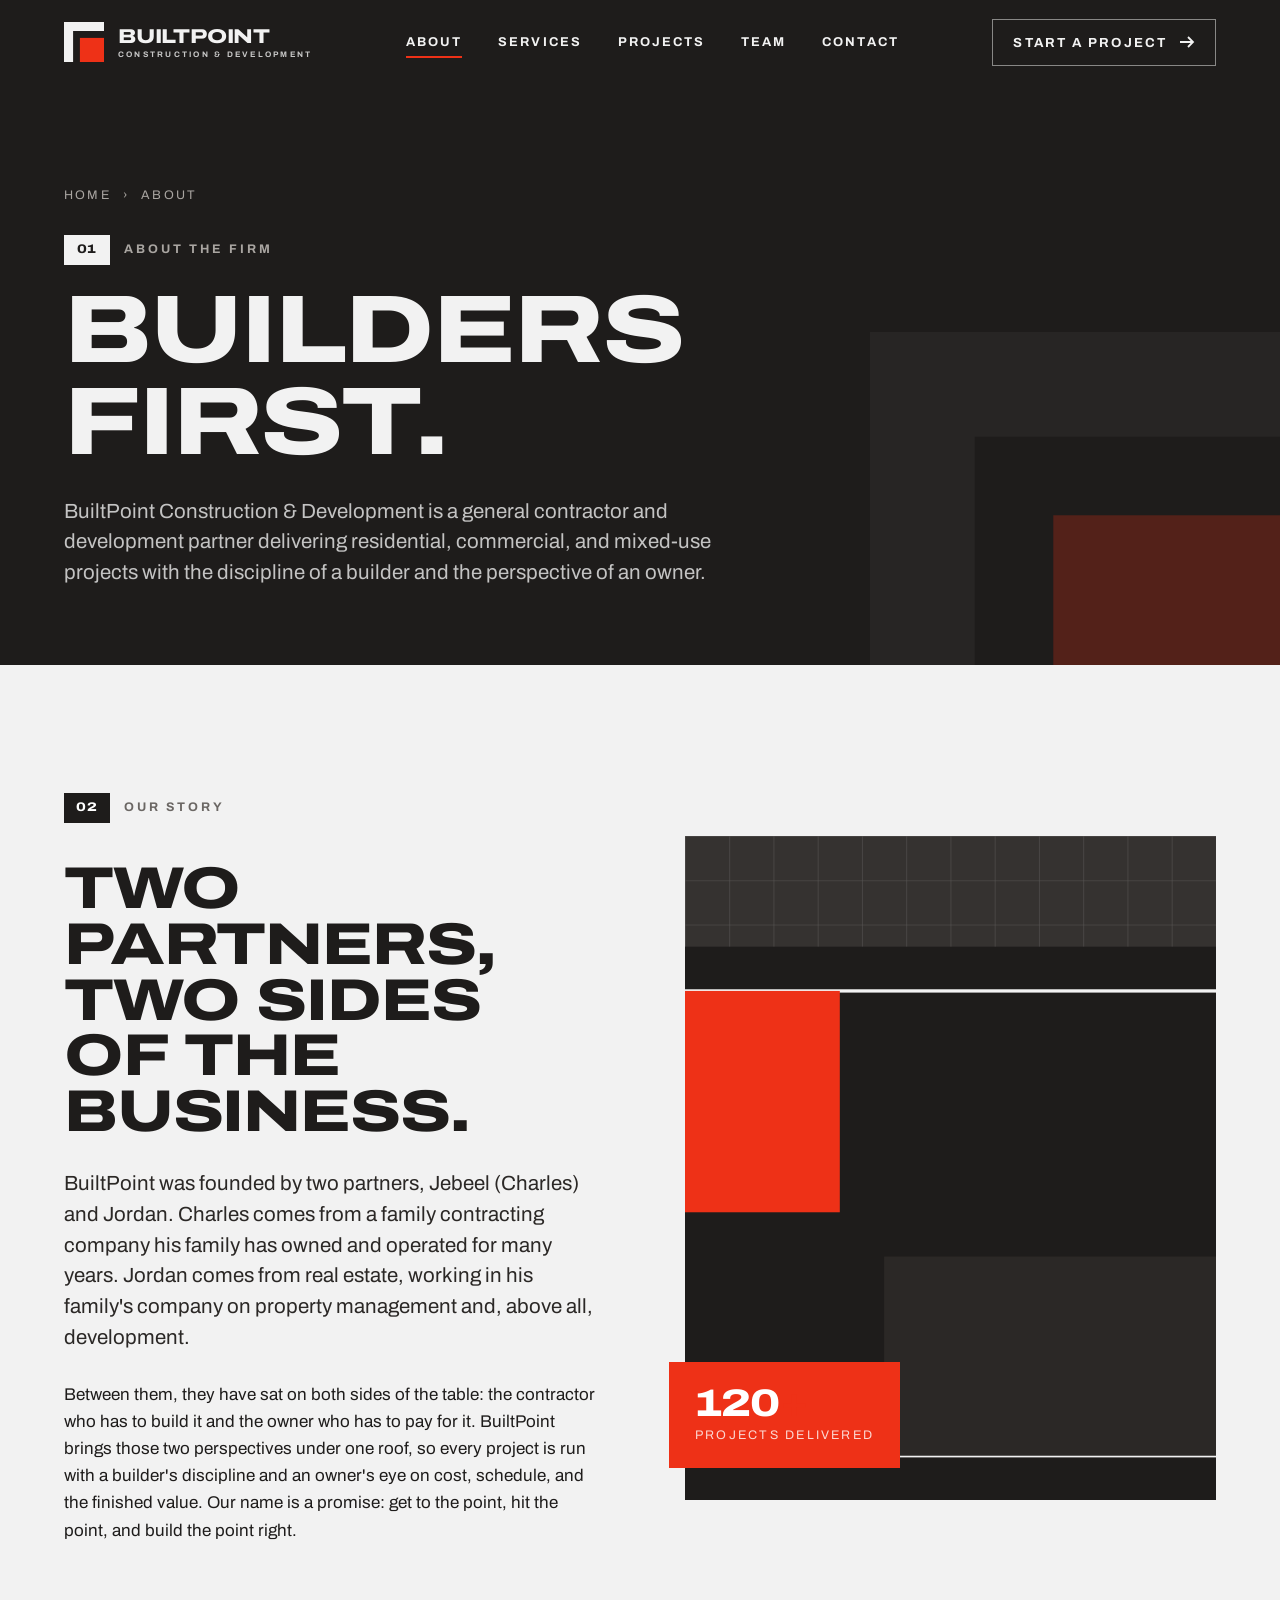
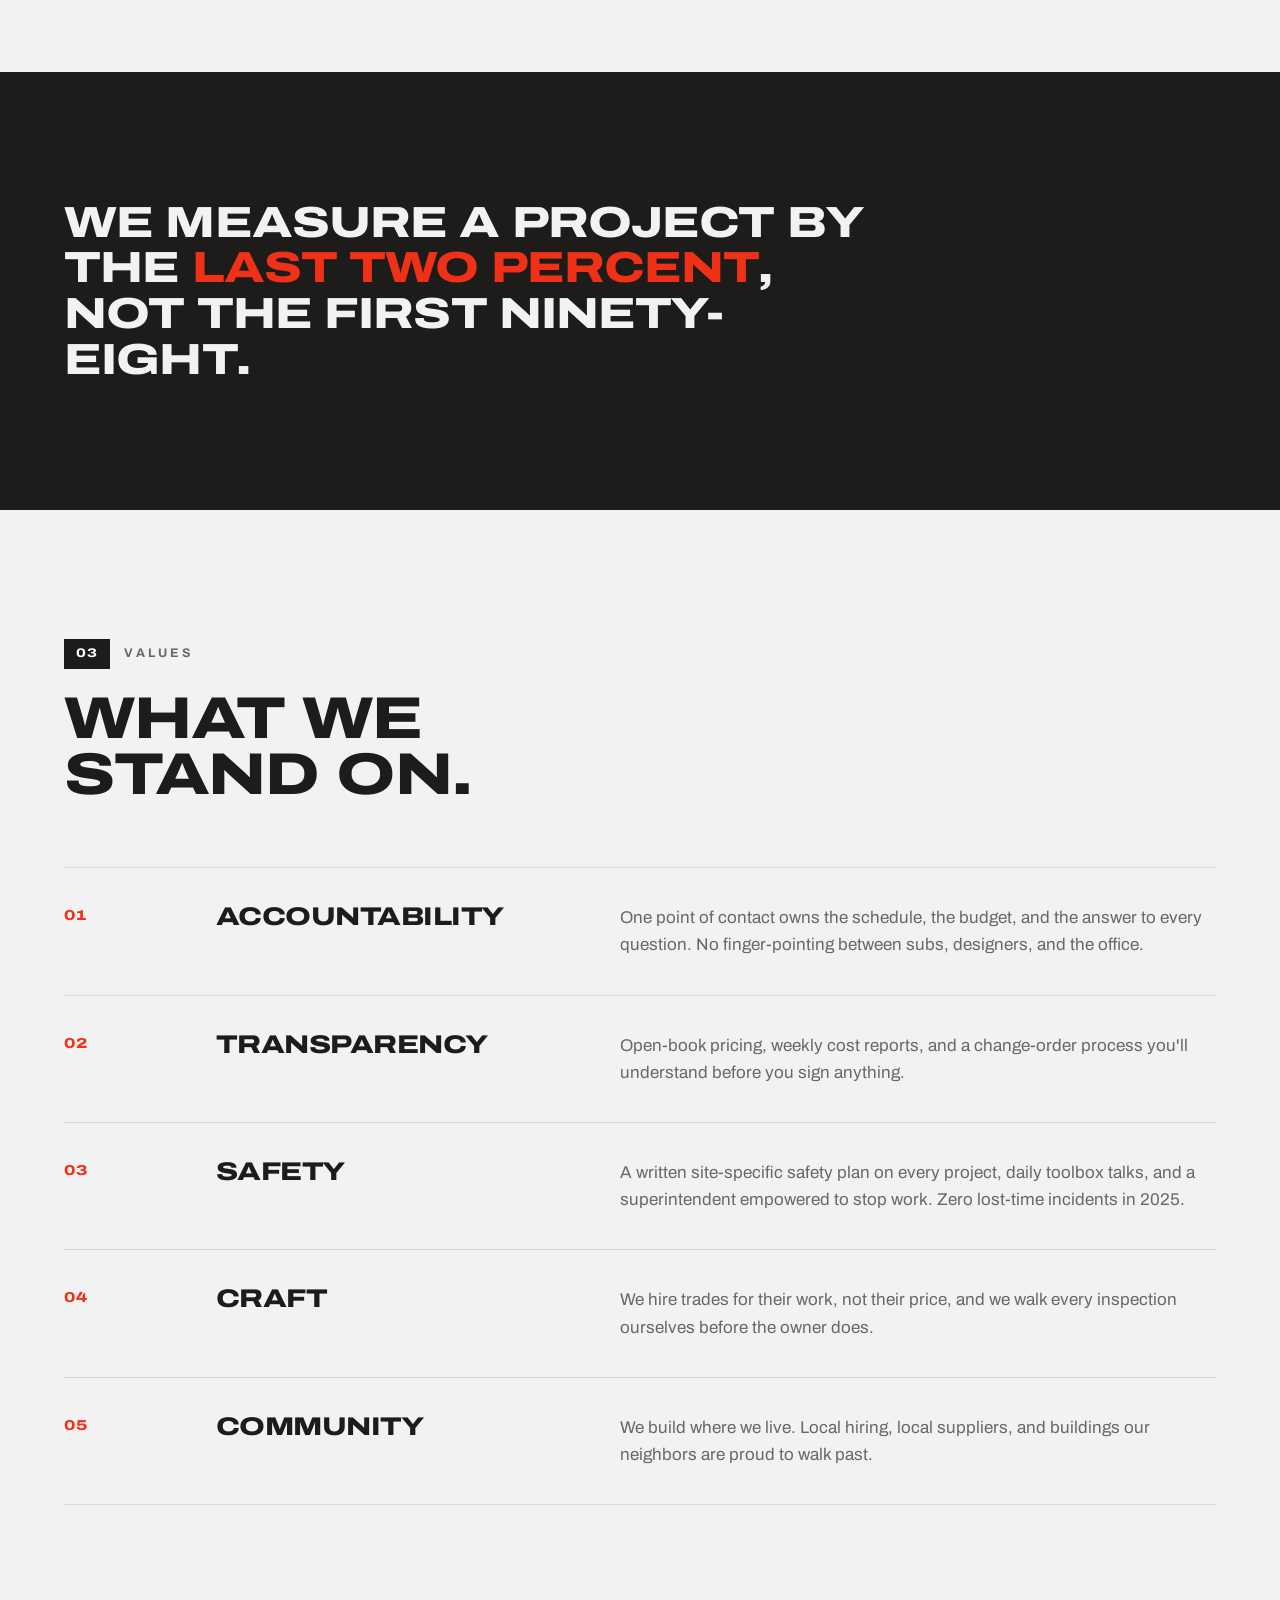
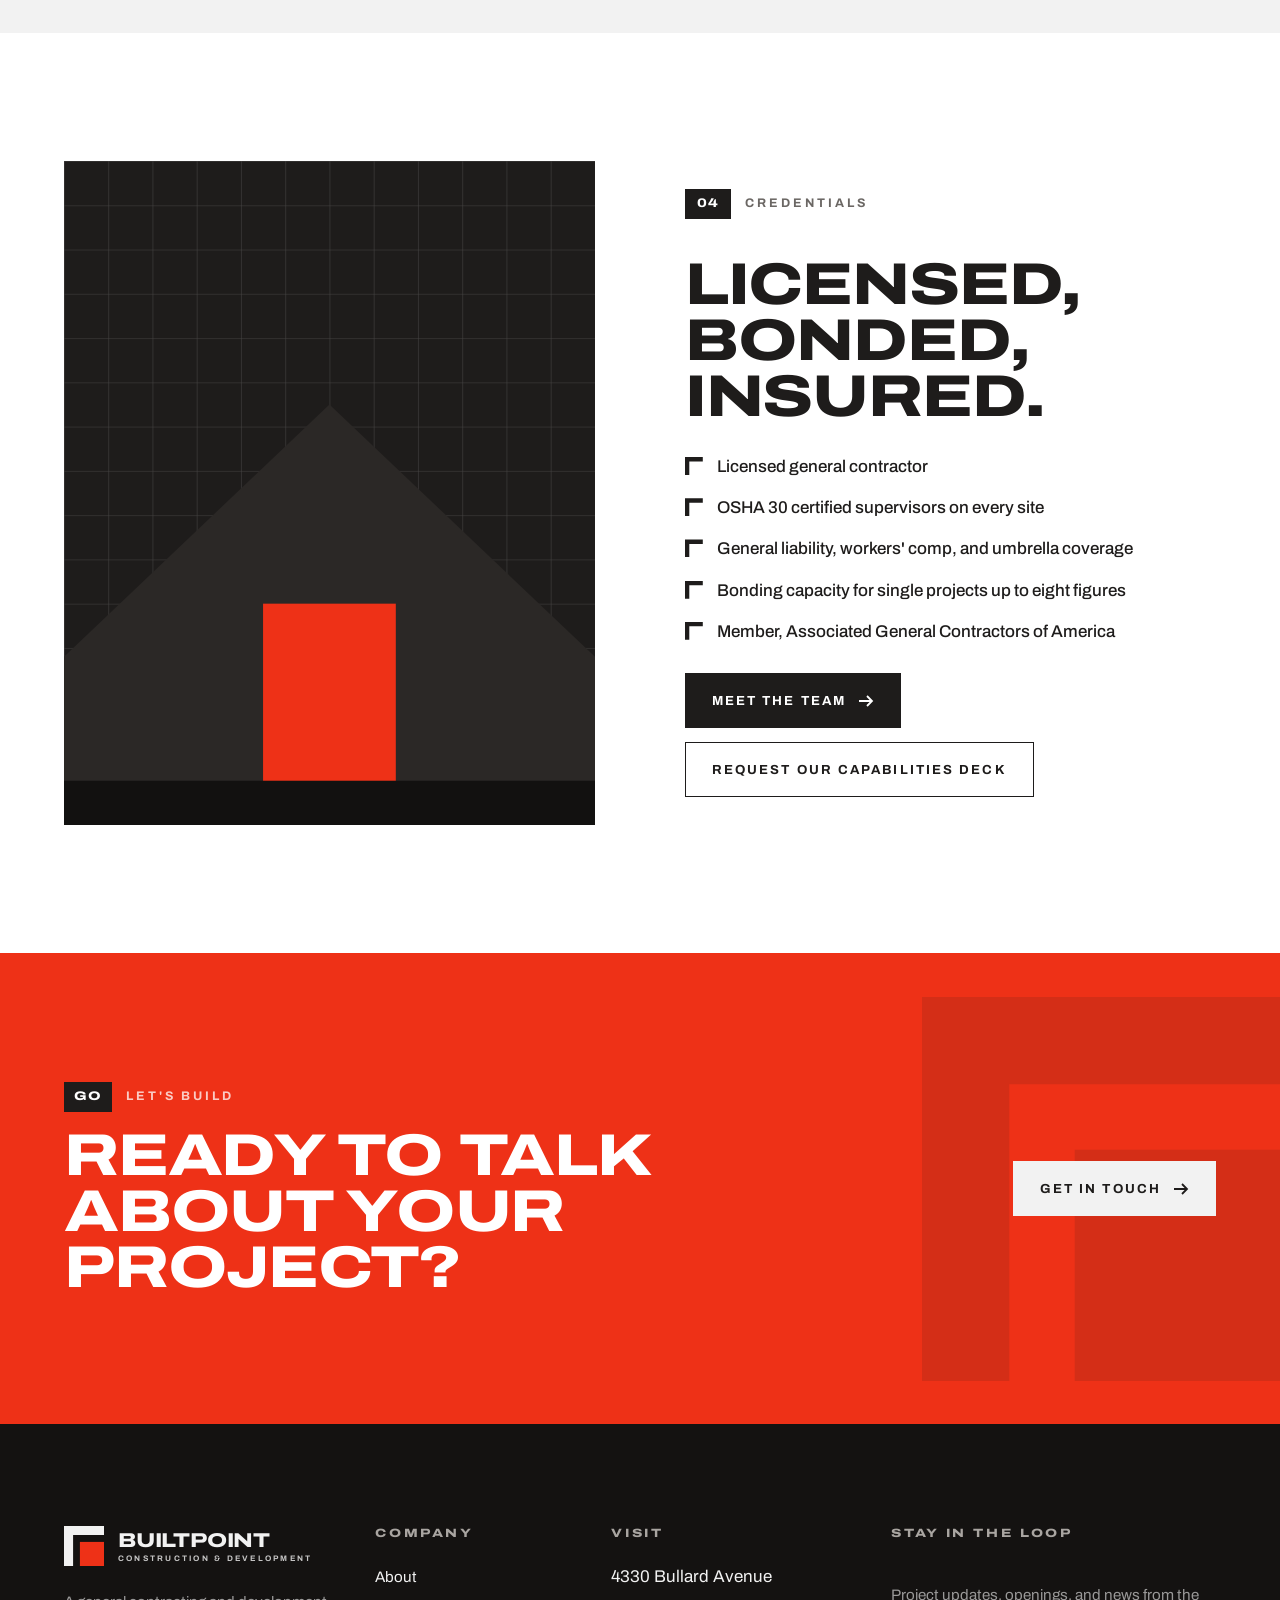
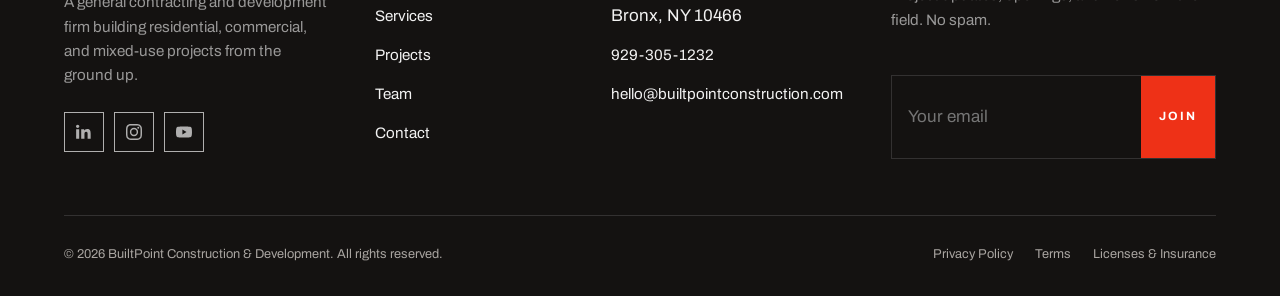
==== commit 1338ed8a: "Set office phone number Co-Authored-By: Claude Fable 5.1 <noreply@anthropic.com> Claude-Session: htt" ====
--- a/about.html
+++ b/about.html
@@ -45,7 +45,7 @@
     <div>
       <strong>BuiltPoint Construction &amp; Development</strong><br>
       4330 Bullard Avenue<br>Bronx, NY 10466<br>
-      <a href="tel:+13125550148">+1 312 555 0148</a> · <a href="mailto:hello@builtpointconstruction.com">hello@builtpointconstruction.com</a>
+      <a href="tel:+19293051232">929-305-1232</a> · <a href="mailto:hello@builtpointconstruction.com">hello@builtpointconstruction.com</a>
     </div>
     <div class="social">
   <a href="#" aria-label="LinkedIn"><svg viewBox="0 0 24 24"><path d="M4.98 3.5C4.98 4.88 3.87 6 2.5 6S0 4.88 0 3.5 1.12 1 2.5 1s2.48 1.12 2.48 2.5zM.2 8h4.6v14H.2V8zm7.6 0h4.4v1.9h.1c.6-1.1 2.1-2.3 4.3-2.3 4.6 0 5.4 3 5.4 6.9V22h-4.6v-6.6c0-1.6 0-3.6-2.2-3.6s-2.5 1.7-2.5 3.5V22H7.8V8z"/></svg></a>
@@ -167,7 +167,7 @@
         <ul>
           <li>4330 Bullard Avenue</li>
           <li>Bronx, NY 10466</li>
-          <li><a href="tel:+13125550148">+1 312 555 0148</a></li>
+          <li><a href="tel:+19293051232">929-305-1232</a></li>
           <li><a href="mailto:hello@builtpointconstruction.com">hello@builtpointconstruction.com</a></li>
         </ul>
       </div>
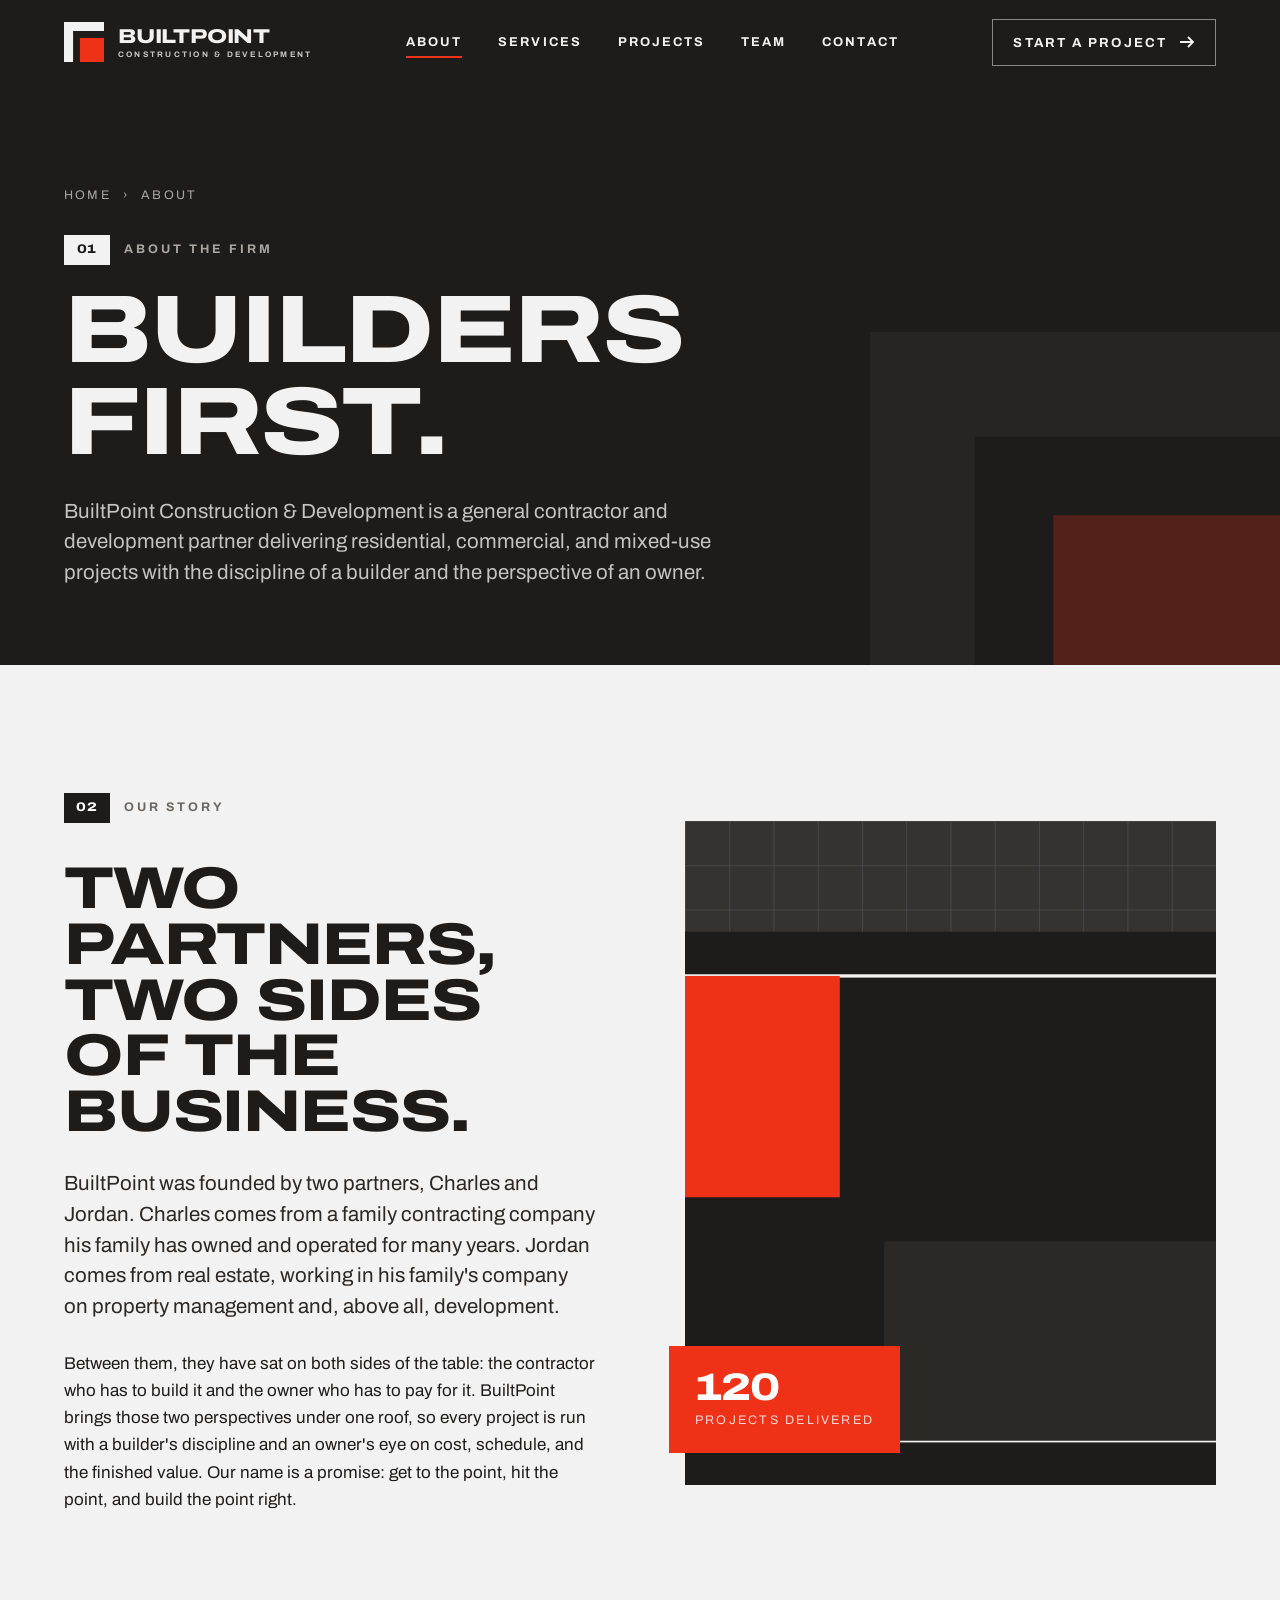
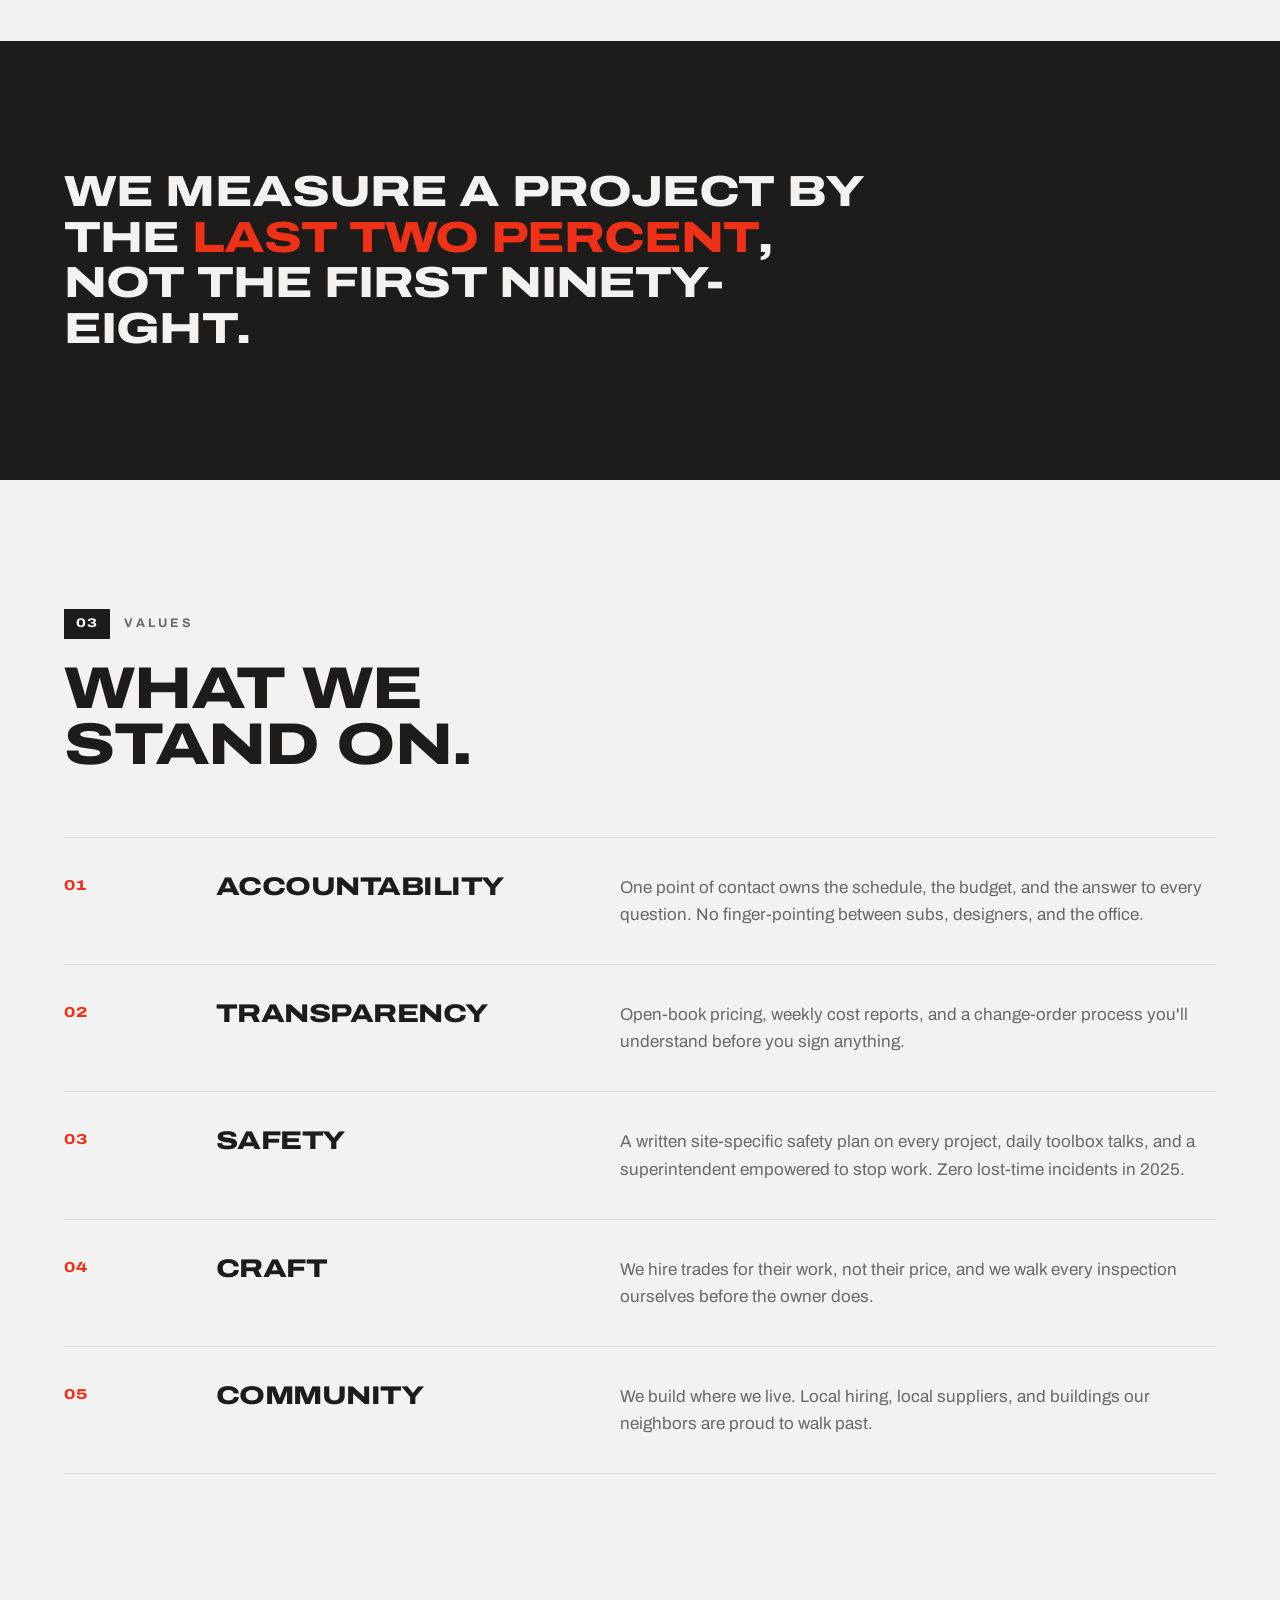
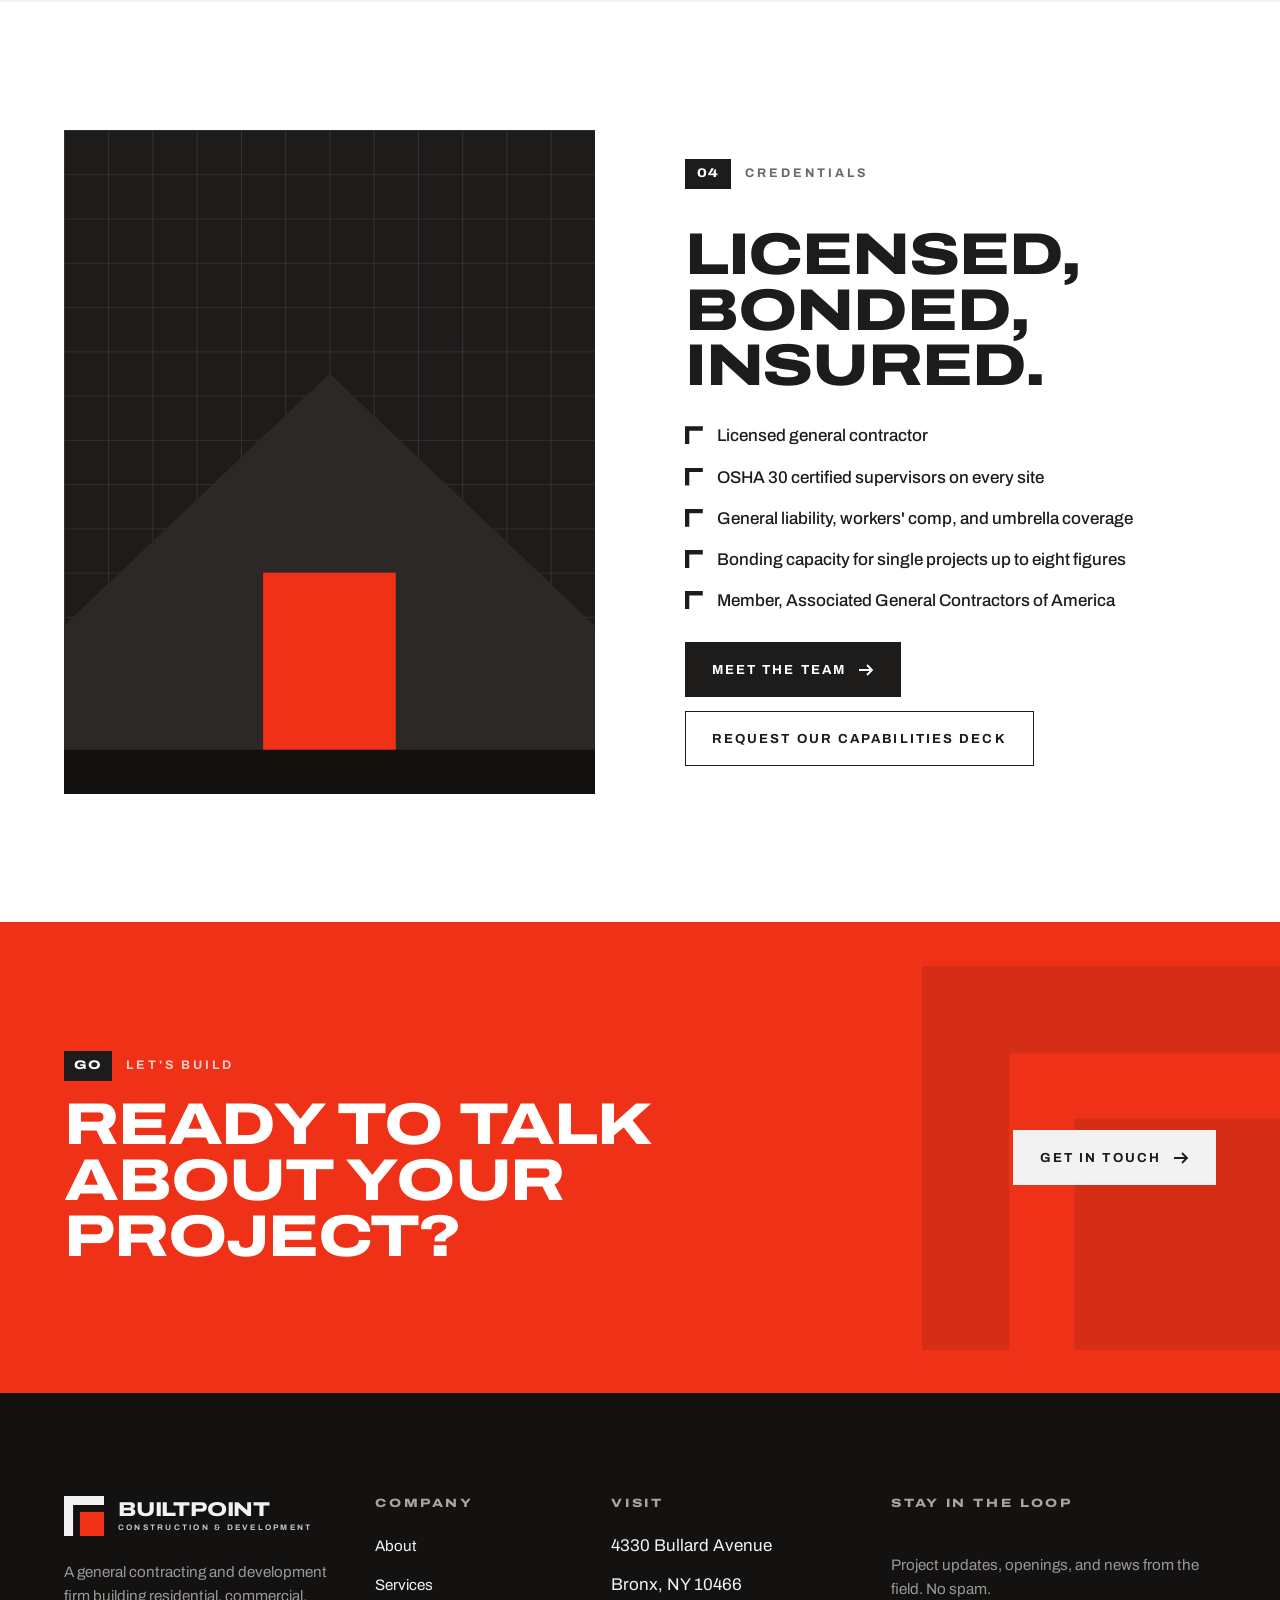
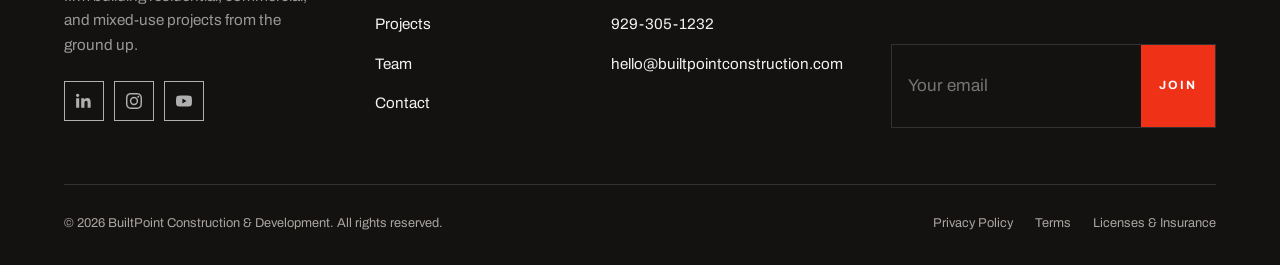
==== commit b5ba1559: "Use Charles in place of Jebeel (Charles) Co-Authored-By: Claude Opus 5.5 <noreply@anthropic.com> Cla" ====
--- a/about.html
+++ b/about.html
@@ -71,7 +71,7 @@
         <div class="split__copy reveal">
           <p class="eyebrow"><span class="tag">02</span> Our story</p>
           <h2>Two partners, two sides of the business.</h2>
-          <p class="lead">BuiltPoint was founded by two partners, Jebeel (Charles) and Jordan. Charles comes from a family contracting company his family has owned and operated for many years. Jordan comes from real estate, working in his family's company on property management and, above all, development.</p>
+          <p class="lead">BuiltPoint was founded by two partners, Charles and Jordan. Charles comes from a family contracting company his family has owned and operated for many years. Jordan comes from real estate, working in his family's company on property management and, above all, development.</p>
           <p>Between them, they have sat on both sides of the table: the contractor who has to build it and the owner who has to pay for it. BuiltPoint brings those two perspectives under one roof, so every project is run with a builder's discipline and an owner's eye on cost, schedule, and the finished value. Our name is a promise: get to the point, hit the point, and build the point right.</p>
         </div>
         <div class="split__media reveal" data-delay="1">
--- a/css/styles.css
+++ b/css/styles.css
@@ -607,3 +607,13 @@
 @media (max-width: 899px) {
   .hero__mark { right: -34vw; top: 2vh; width: 70vw; opacity: .55; }
 }
+
+/* Phones: shorter headshot in the team modal so the name and bio show at once,
+   and leader photos that don't span the full screen width */
+@media (max-width: 719px) {
+  .modal__photo { aspect-ratio: 16 / 10; }
+  .modal__photo img { object-position: center 25%; }
+}
+@media (max-width: 599px) {
+  .leader__photo { max-width: 75%; }
+}
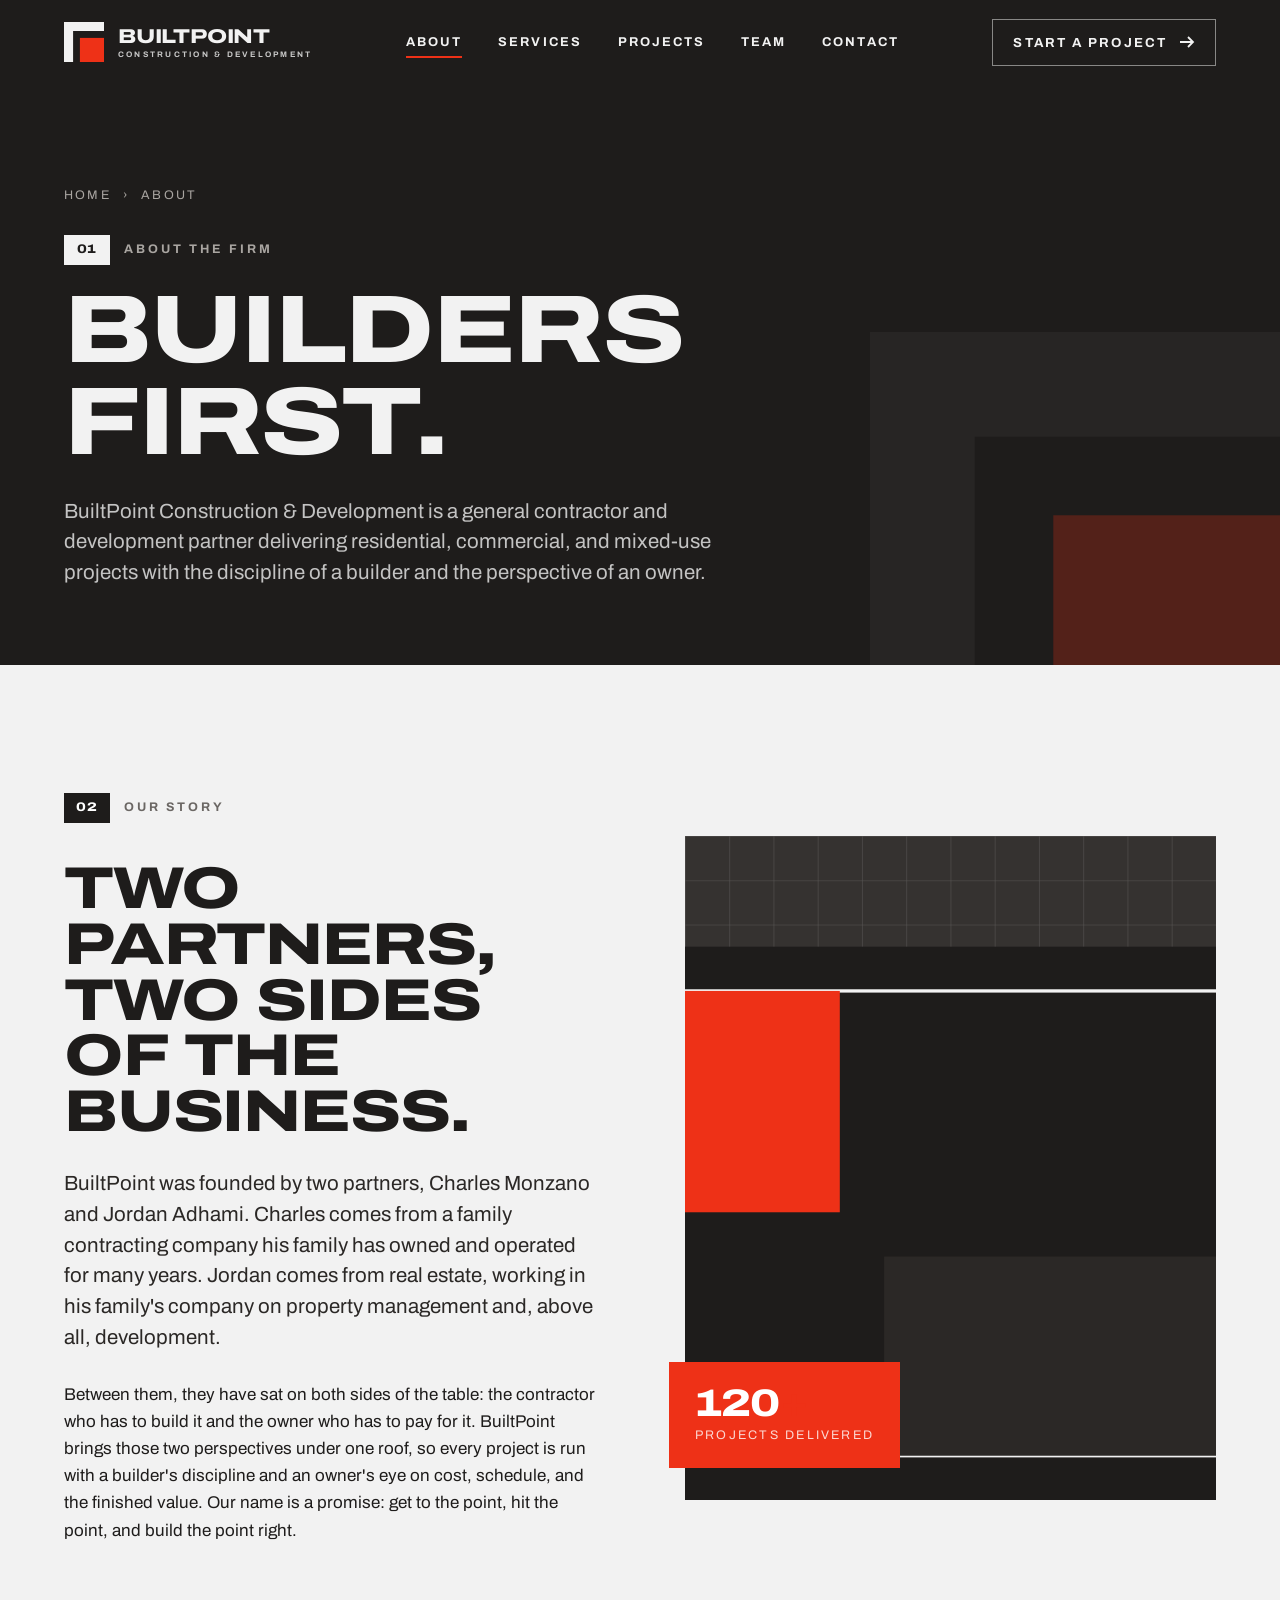
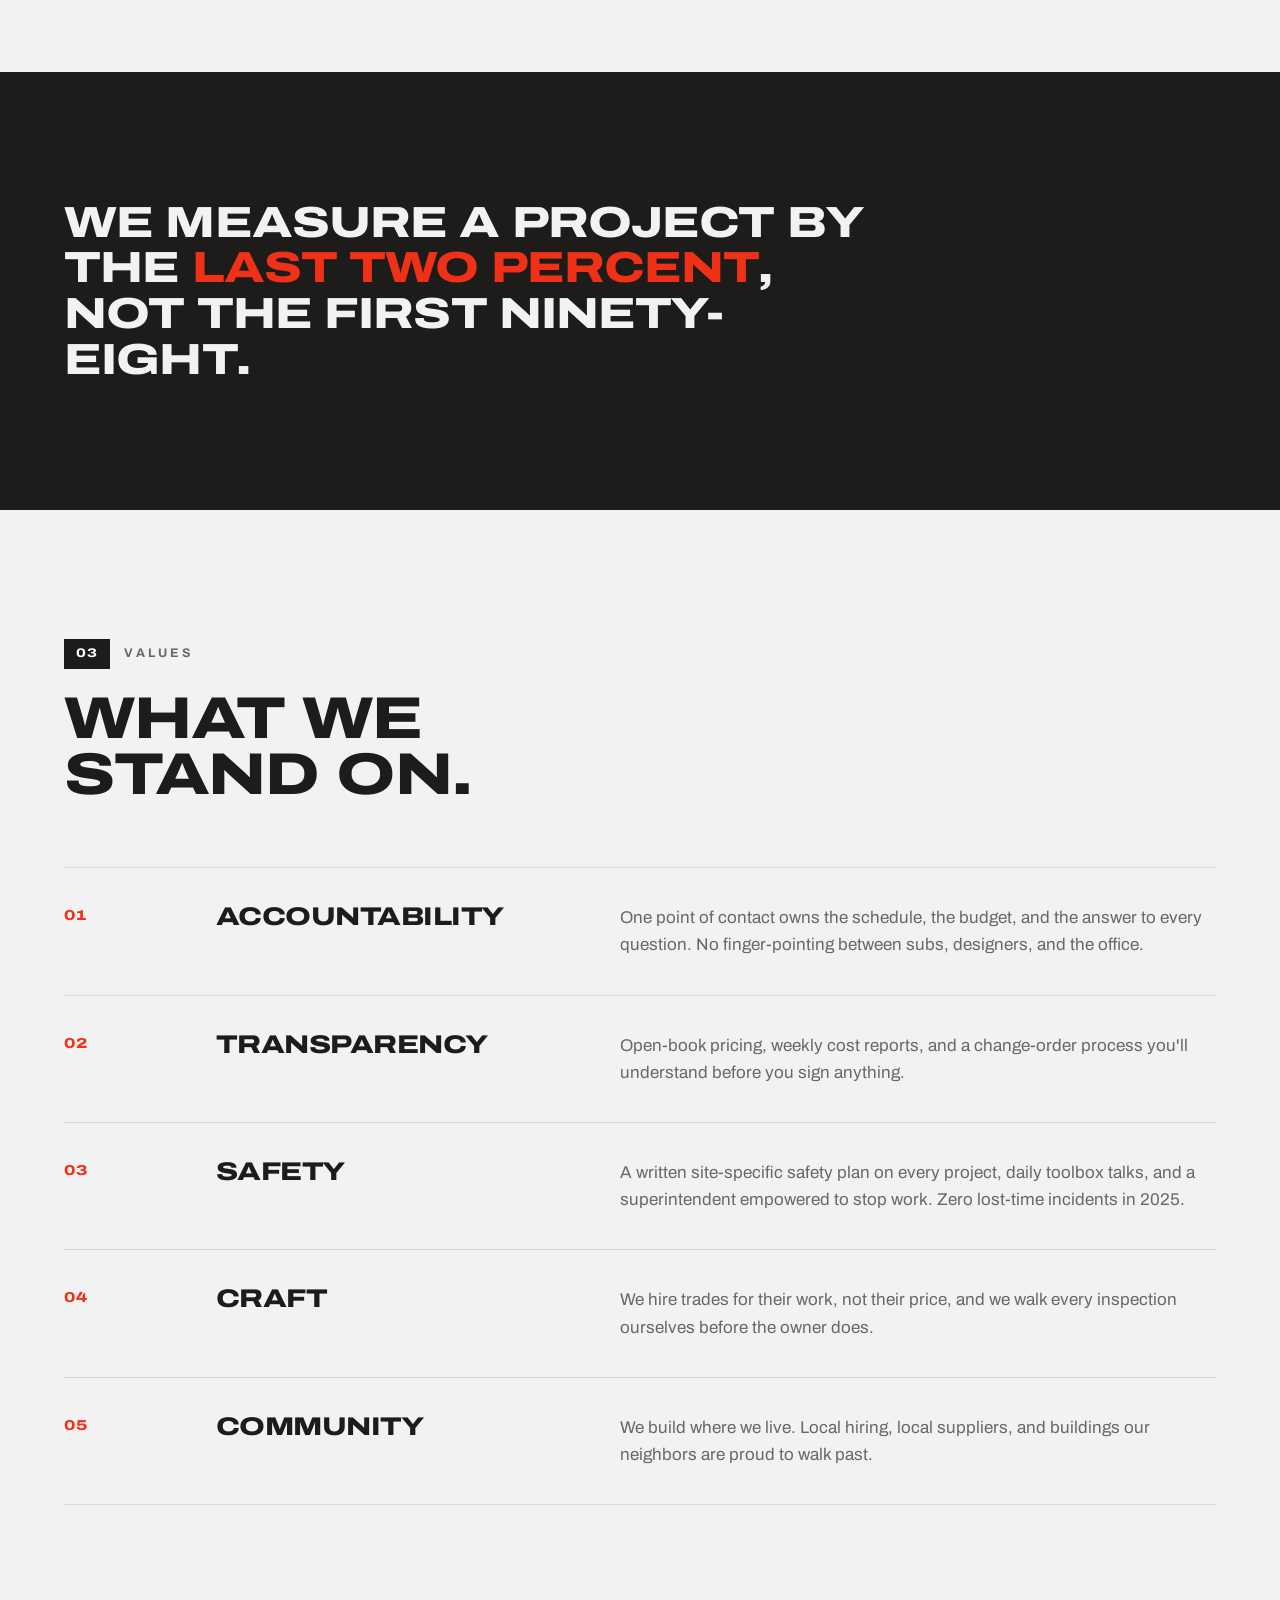
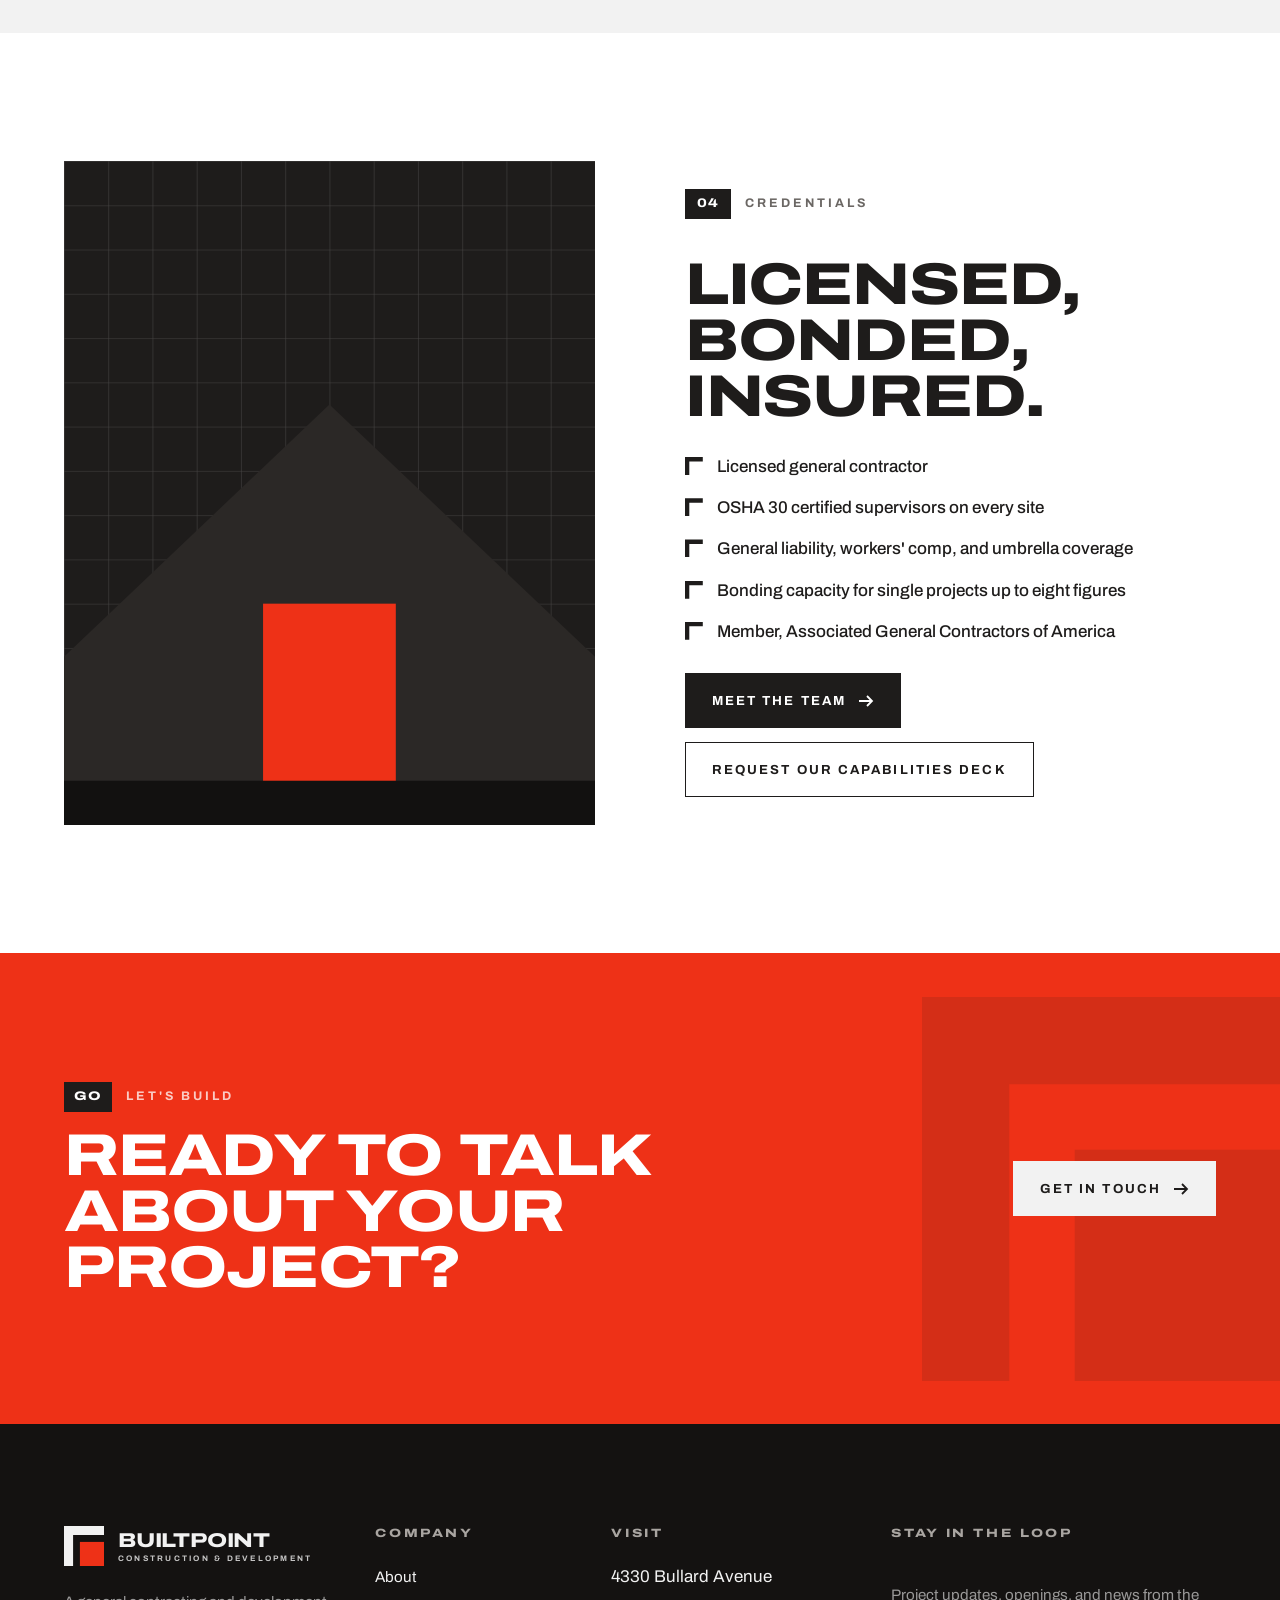
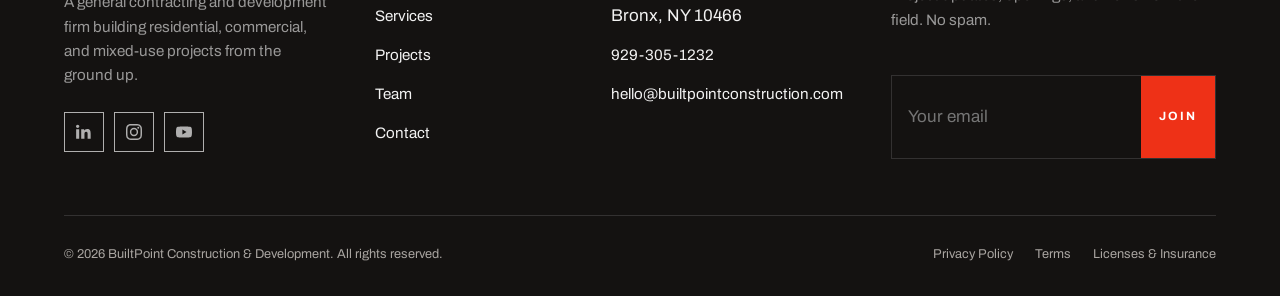
==== commit c8c7d448: "Add founders' full names Co-Authored-By: Claude Fable 5.1 <noreply@anthropic.com> Claude-Session: ht" ====
--- a/about.html
+++ b/about.html
@@ -71,7 +71,7 @@
         <div class="split__copy reveal">
           <p class="eyebrow"><span class="tag">02</span> Our story</p>
           <h2>Two partners, two sides of the business.</h2>
-          <p class="lead">BuiltPoint was founded by two partners, Charles and Jordan. Charles comes from a family contracting company his family has owned and operated for many years. Jordan comes from real estate, working in his family's company on property management and, above all, development.</p>
+          <p class="lead">BuiltPoint was founded by two partners, Charles Monzano and Jordan Adhami. Charles comes from a family contracting company his family has owned and operated for many years. Jordan comes from real estate, working in his family's company on property management and, above all, development.</p>
           <p>Between them, they have sat on both sides of the table: the contractor who has to build it and the owner who has to pay for it. BuiltPoint brings those two perspectives under one roof, so every project is run with a builder's discipline and an owner's eye on cost, schedule, and the finished value. Our name is a promise: get to the point, hit the point, and build the point right.</p>
         </div>
         <div class="split__media reveal" data-delay="1">
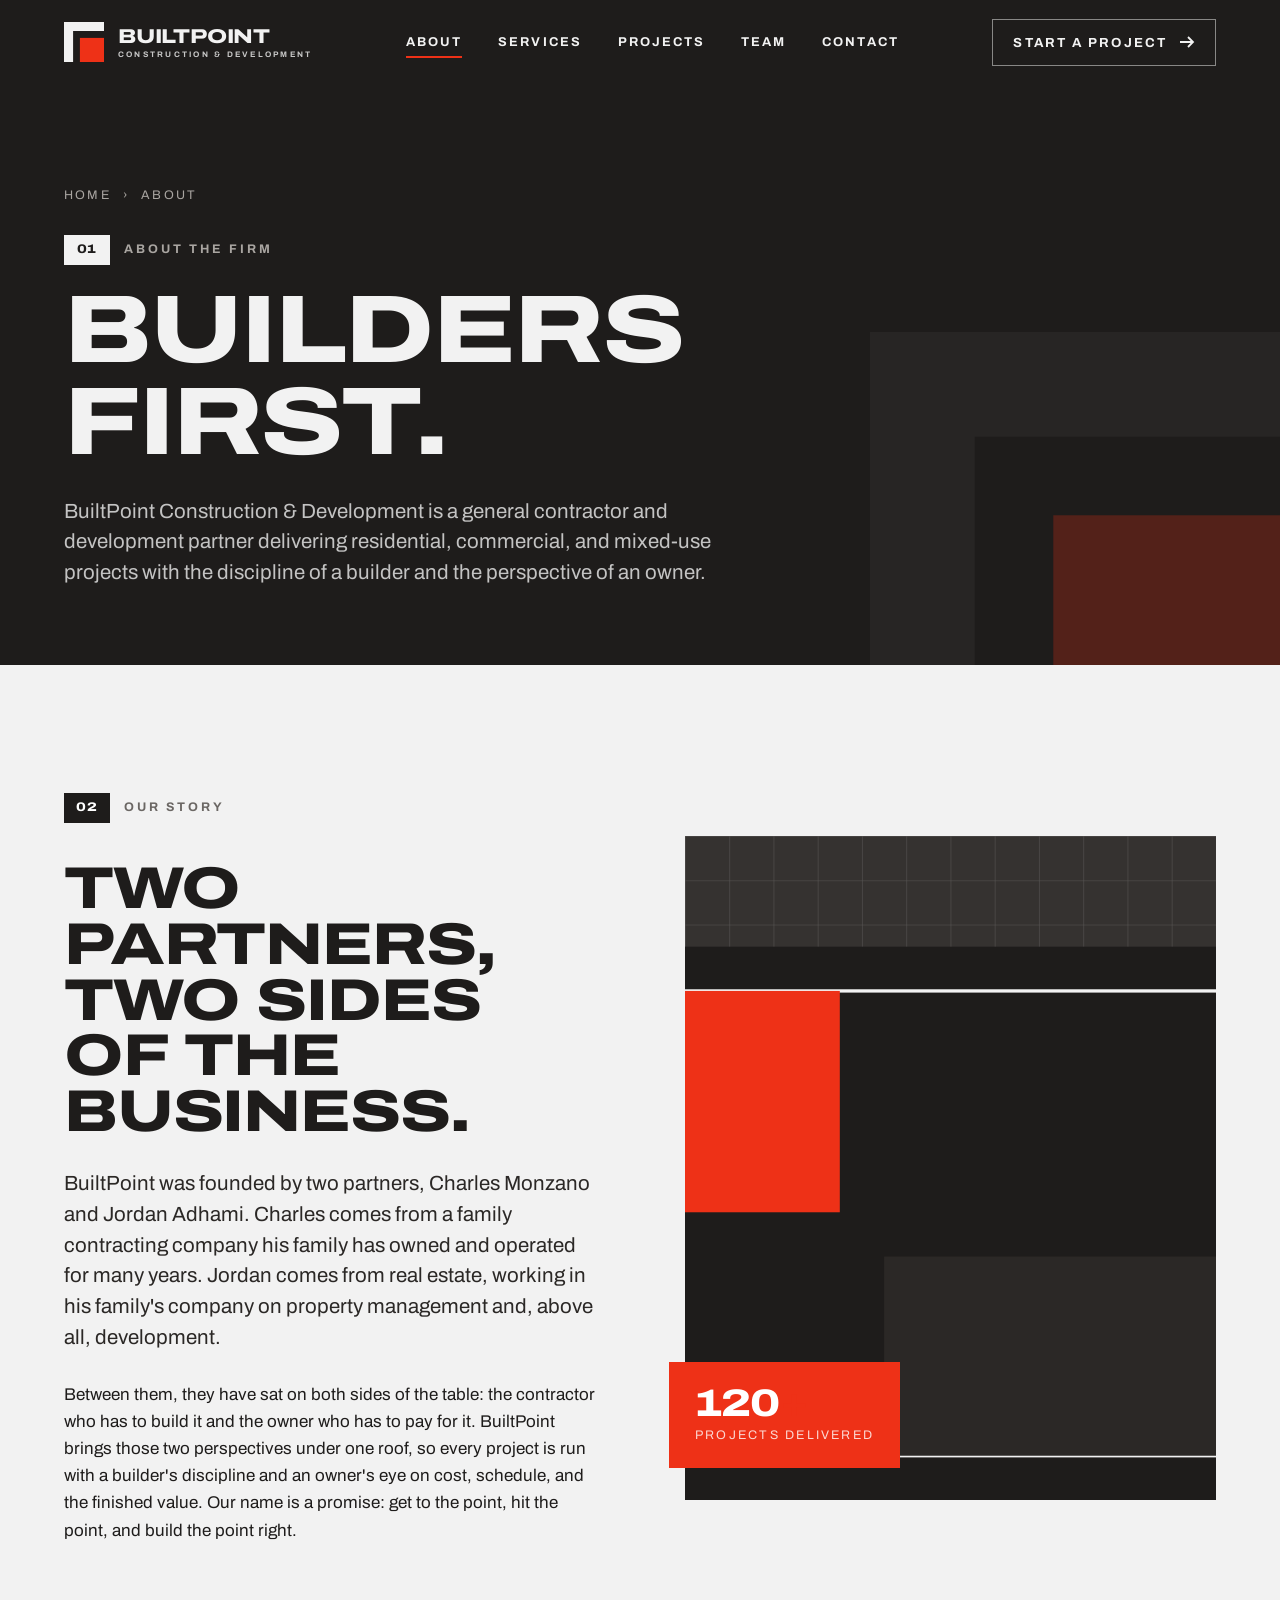
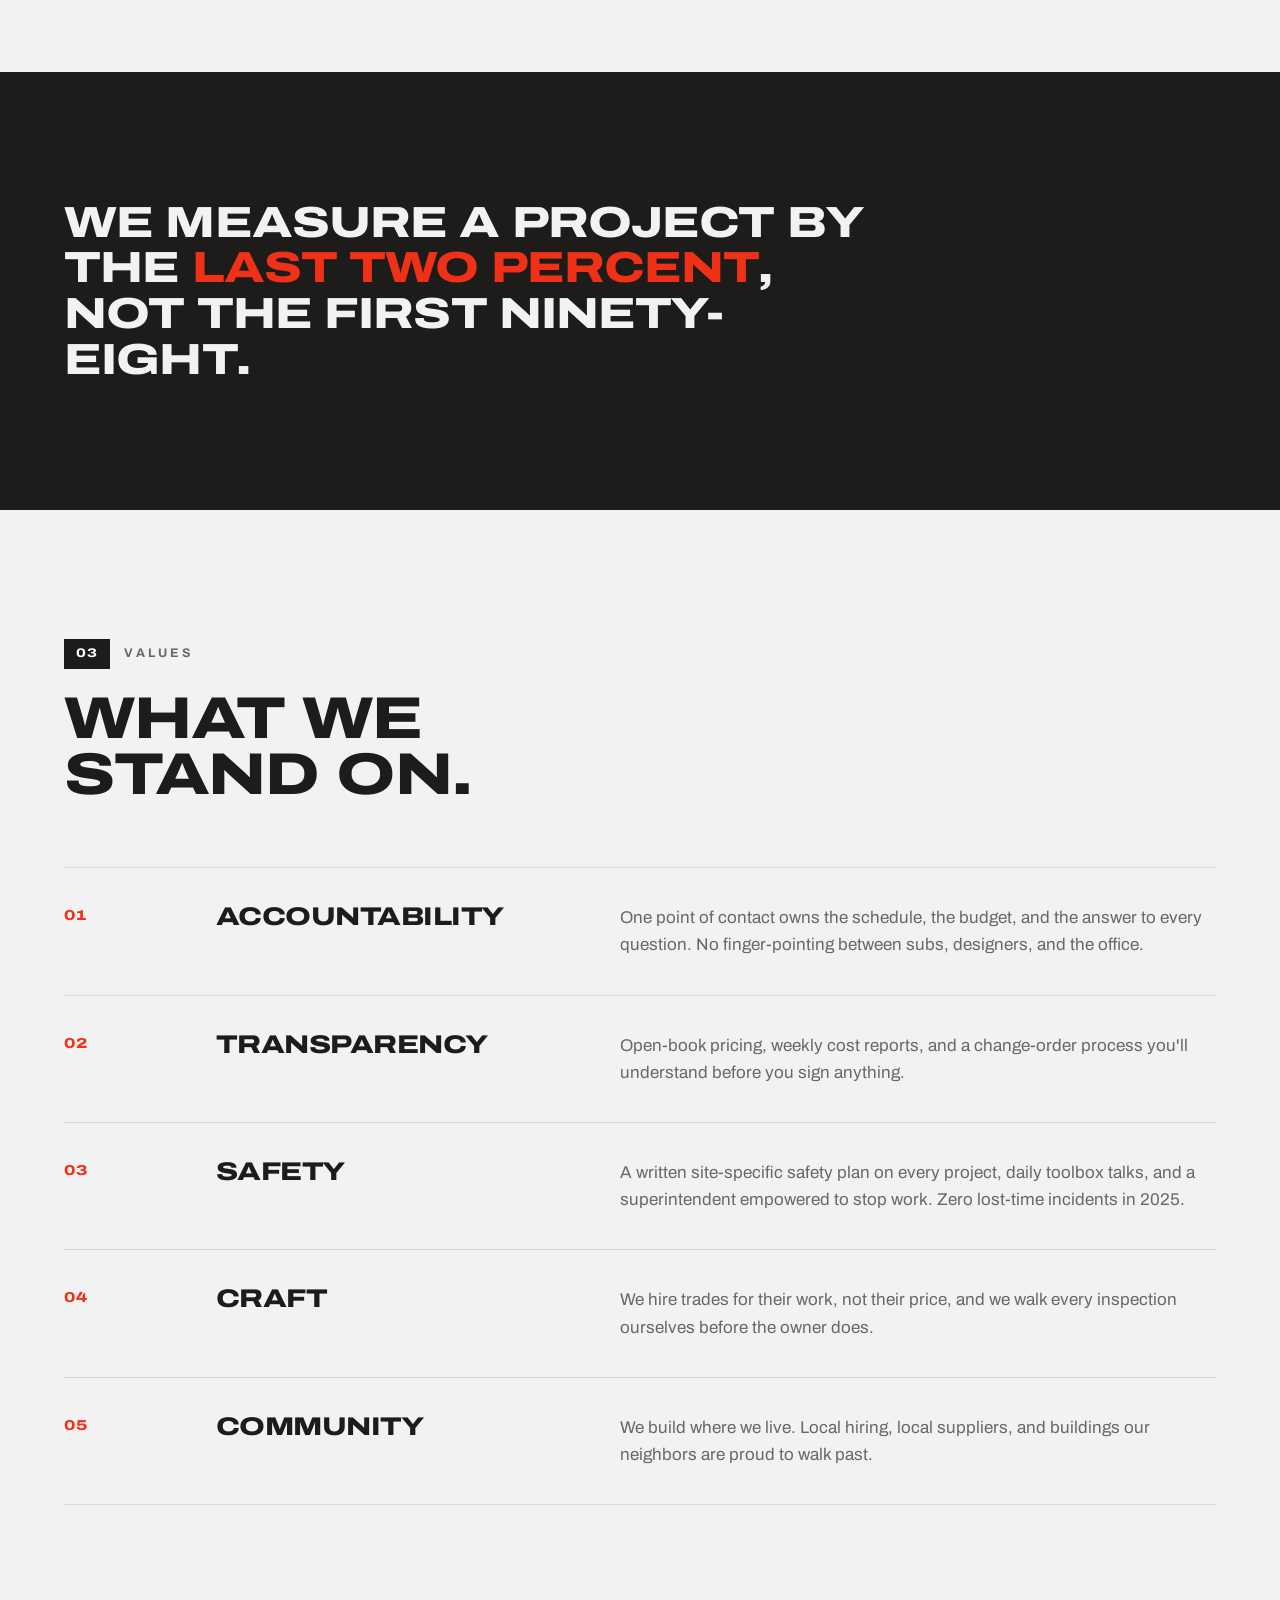
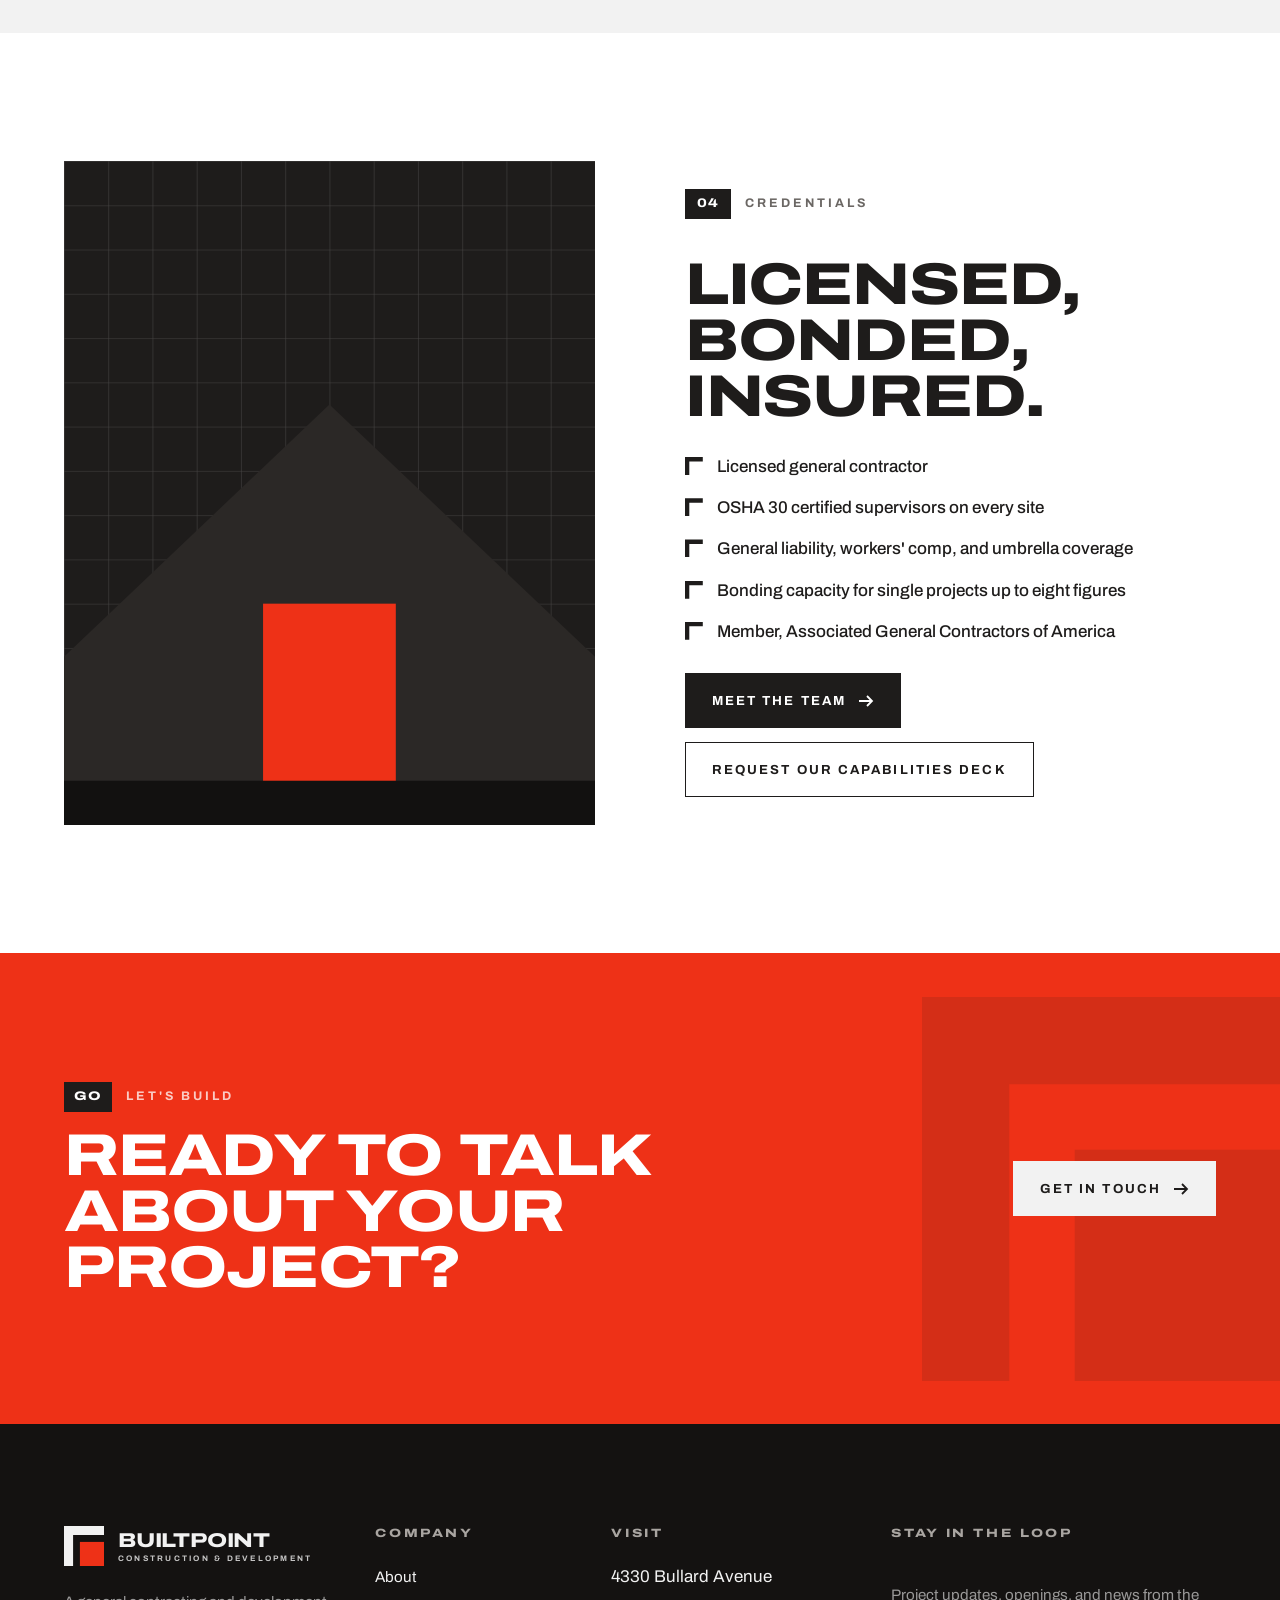
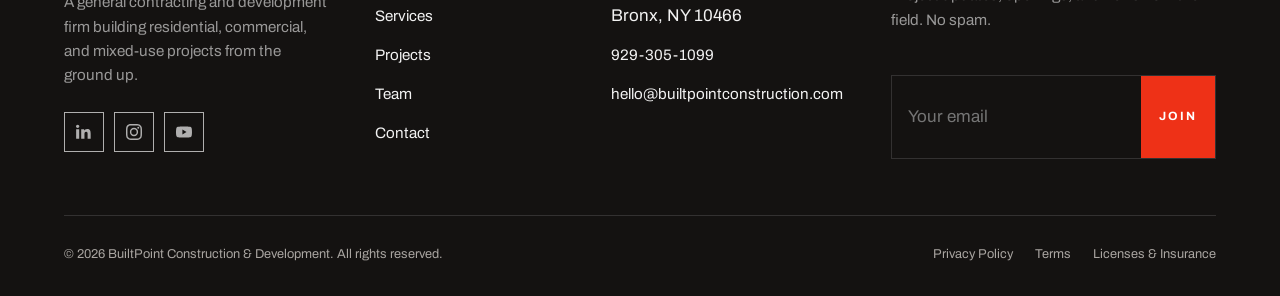
==== commit c823b539: "Update company phone number to 929-305-1099 Co-Authored-By: Claude Fable 5.1 <noreply@anthropic.com>" ====
--- a/about.html
+++ b/about.html
@@ -45,7 +45,7 @@
     <div>
       <strong>BuiltPoint Construction &amp; Development</strong><br>
       4330 Bullard Avenue<br>Bronx, NY 10466<br>
-      <a href="tel:+19293051232">929-305-1232</a> · <a href="mailto:hello@builtpointconstruction.com">hello@builtpointconstruction.com</a>
+      <a href="tel:+19293051099">929-305-1099</a> · <a href="mailto:hello@builtpointconstruction.com">hello@builtpointconstruction.com</a>
     </div>
     <div class="social">
   <a href="#" aria-label="LinkedIn"><svg viewBox="0 0 24 24"><path d="M4.98 3.5C4.98 4.88 3.87 6 2.5 6S0 4.88 0 3.5 1.12 1 2.5 1s2.48 1.12 2.48 2.5zM.2 8h4.6v14H.2V8zm7.6 0h4.4v1.9h.1c.6-1.1 2.1-2.3 4.3-2.3 4.6 0 5.4 3 5.4 6.9V22h-4.6v-6.6c0-1.6 0-3.6-2.2-3.6s-2.5 1.7-2.5 3.5V22H7.8V8z"/></svg></a>
@@ -167,7 +167,7 @@
         <ul>
           <li>4330 Bullard Avenue</li>
           <li>Bronx, NY 10466</li>
-          <li><a href="tel:+19293051232">929-305-1232</a></li>
+          <li><a href="tel:+19293051099">929-305-1099</a></li>
           <li><a href="mailto:hello@builtpointconstruction.com">hello@builtpointconstruction.com</a></li>
         </ul>
       </div>
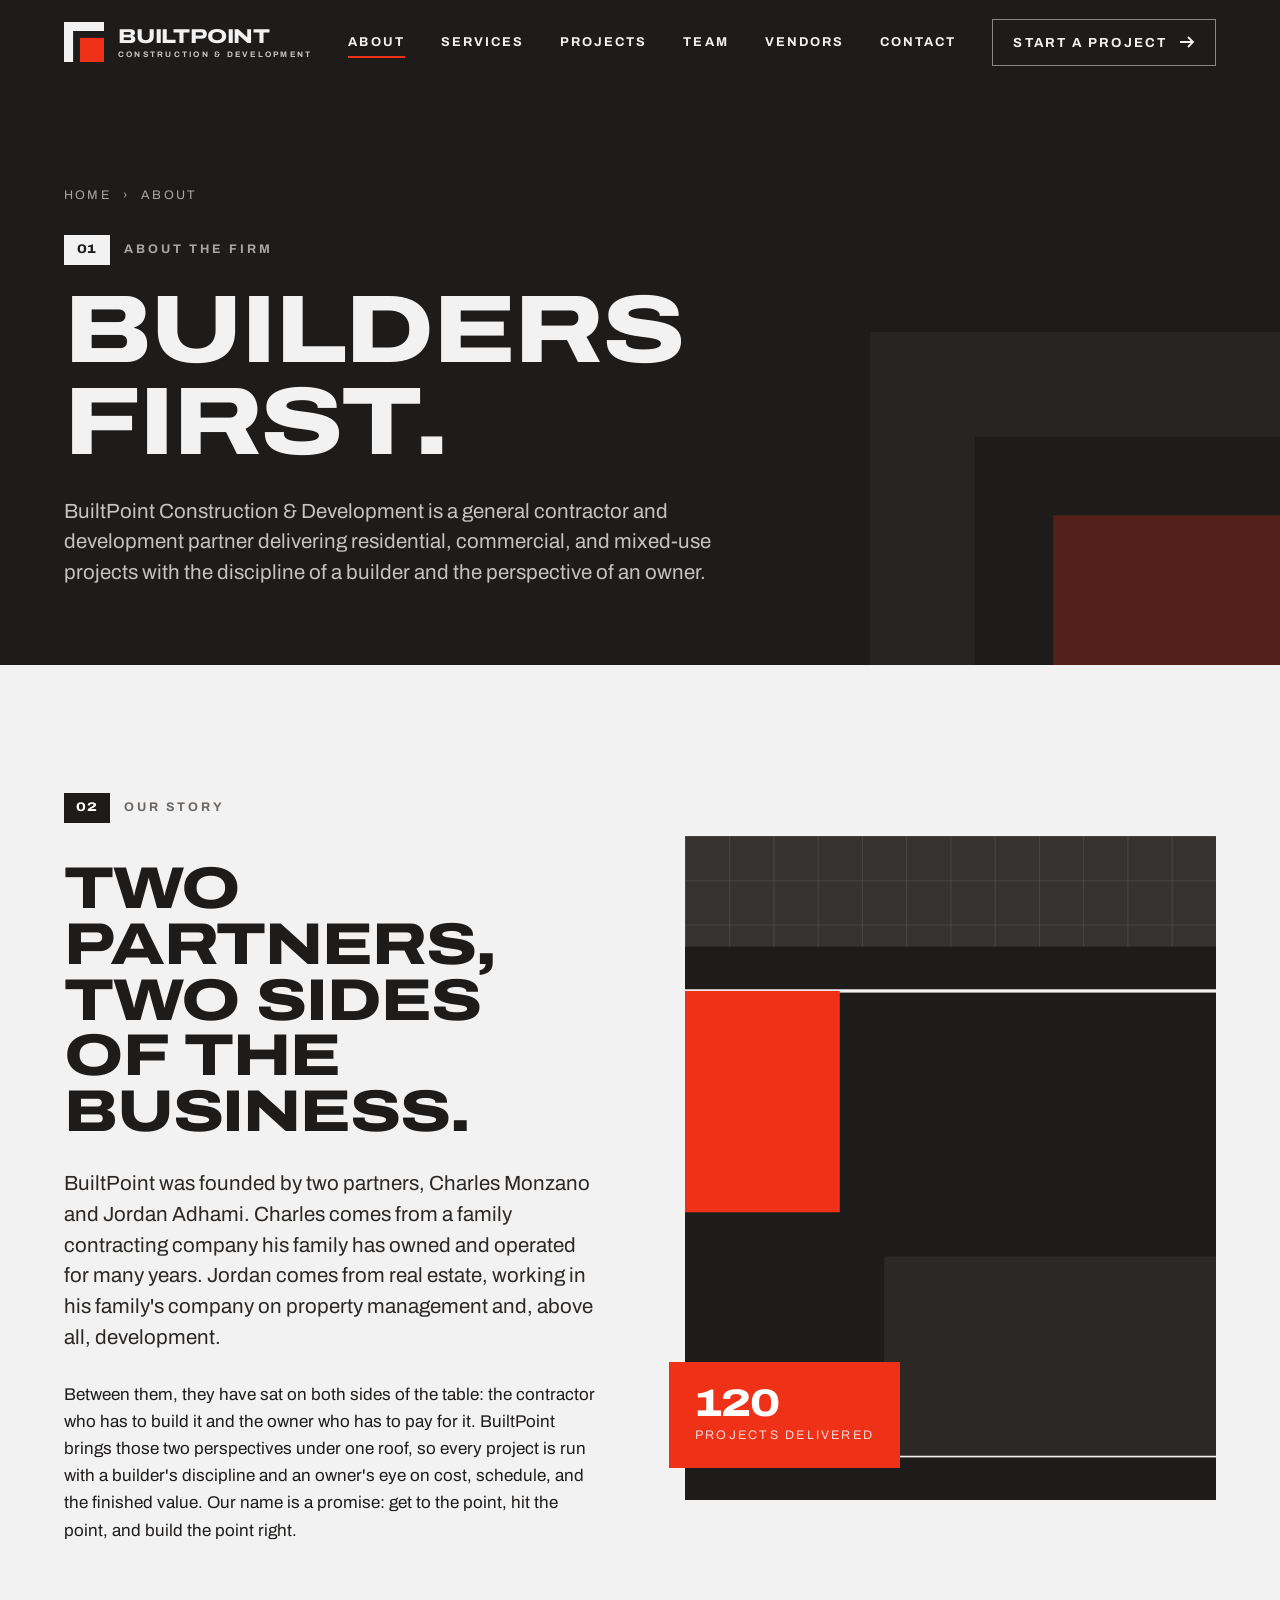
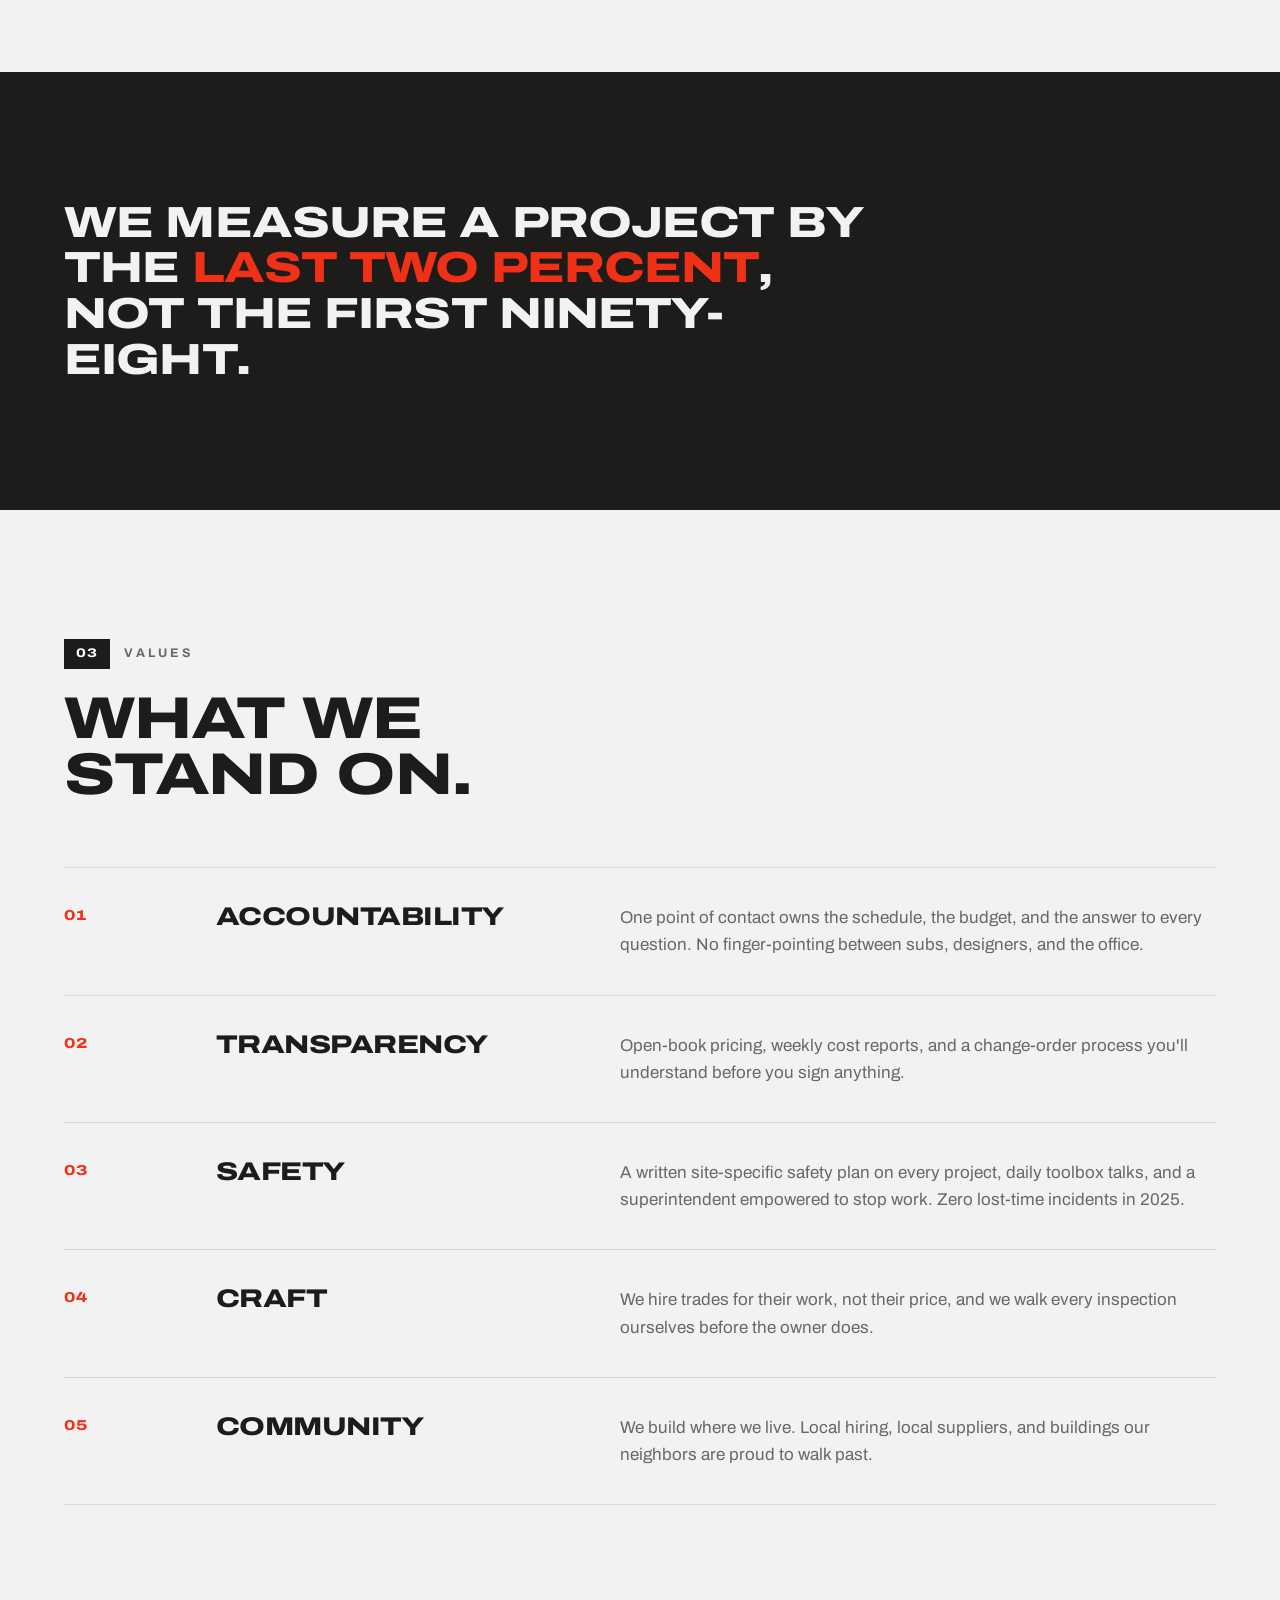
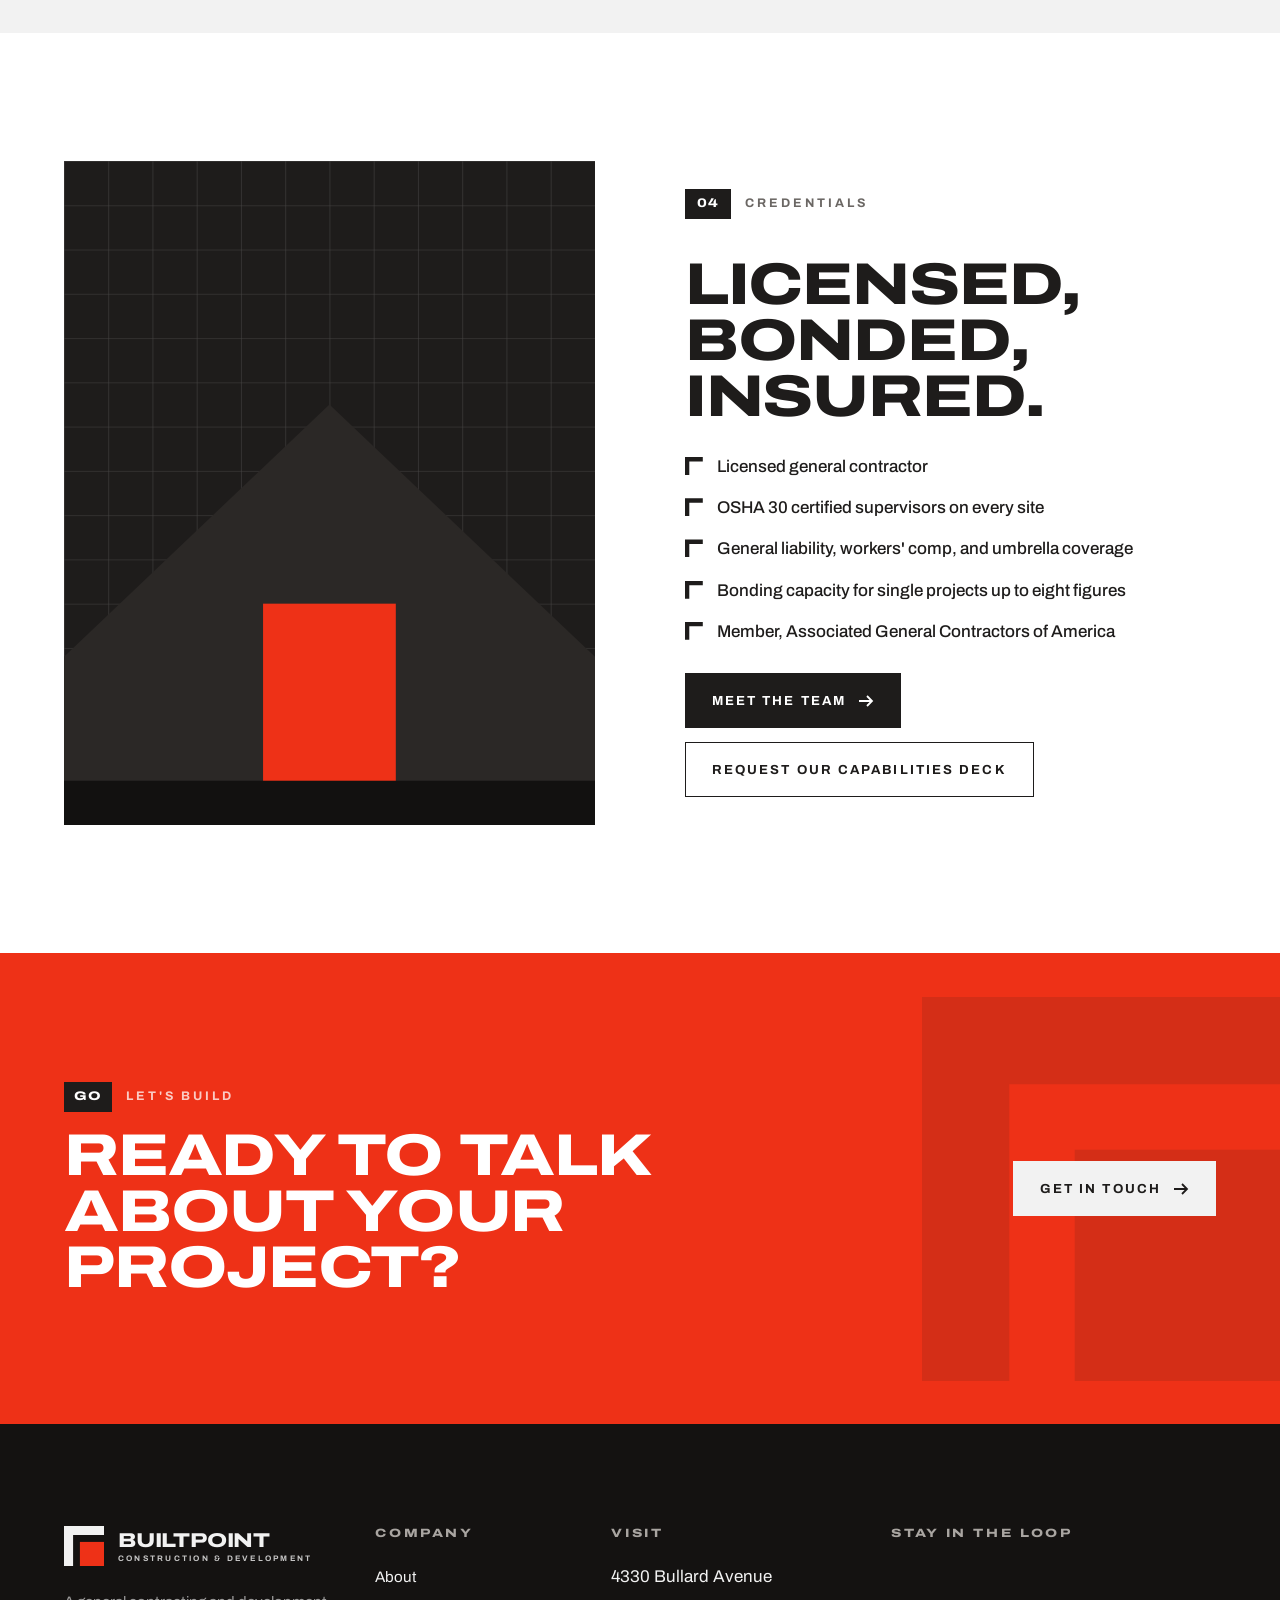
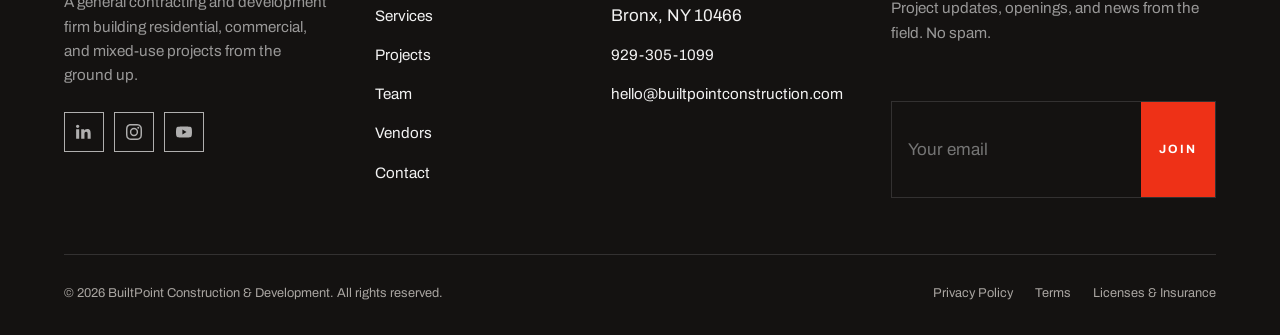
==== commit 24d75894: "Add Vendors page with subcontractor and supplier application New vendors.html with a why-work-with-u" ====
--- a/about.html
+++ b/about.html
@@ -27,6 +27,7 @@
         <a href="services.html">Services</a>
         <a href="projects.html">Projects</a>
         <a href="team.html">Team</a>
+        <a href="vendors.html">Vendors</a>
         <a href="contact.html">Contact</a>
     </nav>
     <a class="btn btn--ghost header-cta" href="contact.html">Start a project <svg viewBox="0 0 16 16" fill="none" stroke="currentColor" stroke-width="1.8" aria-hidden="true"><path d="M1 8h13M9 3l5 5-5 5"/></svg></a>
@@ -39,6 +40,7 @@
     <a href="services.html">Services</a>
     <a href="projects.html">Projects</a>
     <a href="team.html">Team</a>
+    <a href="vendors.html">Vendors</a>
     <a href="contact.html">Contact</a>
   </nav>
   <div class="menu__meta">
@@ -159,6 +161,7 @@
           <li><a href="services.html">Services</a></li>
           <li><a href="projects.html">Projects</a></li>
           <li><a href="team.html">Team</a></li>
+          <li><a href="vendors.html">Vendors</a></li>
           <li><a href="contact.html">Contact</a></li>
         </ul>
       </div>
--- a/css/styles.css
+++ b/css/styles.css
@@ -617,3 +617,19 @@
 @media (max-width: 599px) {
   .leader__photo { max-width: 75%; }
 }
+
+/* Vendors page -------------------------------------------------------- */
+.trades { display: flex; flex-wrap: wrap; gap: 10px; }
+.trade {
+  padding: 12px 18px; border: 1px solid var(--line); background: var(--paper);
+  font-size: .82rem; font-weight: 700; letter-spacing: .08em; text-transform: uppercase;
+  transition: background .3s, color .3s, border-color .3s;
+}
+.trade:hover { background: var(--ink); color: var(--white); border-color: var(--ink); }
+fieldset.field { border: 0; padding: 0; margin: 0; min-width: 0; }
+.field__legend { font-size: .75rem; letter-spacing: .2em; text-transform: uppercase; font-weight: 700; color: var(--mute); padding: 0; margin-bottom: 8px; }
+.check-row { display: flex; flex-wrap: wrap; gap: 10px 24px; }
+.check { display: inline-flex; align-items: center; gap: 10px; font-size: .95rem; font-weight: 500; cursor: pointer; }
+.check input { width: 18px; height: 18px; accent-color: var(--red); margin: 0; }
+.header-cta { white-space: nowrap; }
+@media (min-width: 1024px) and (max-width: 1199px) { .nav { gap: 22px; } .site-header .btn { padding: 12px 16px; } }
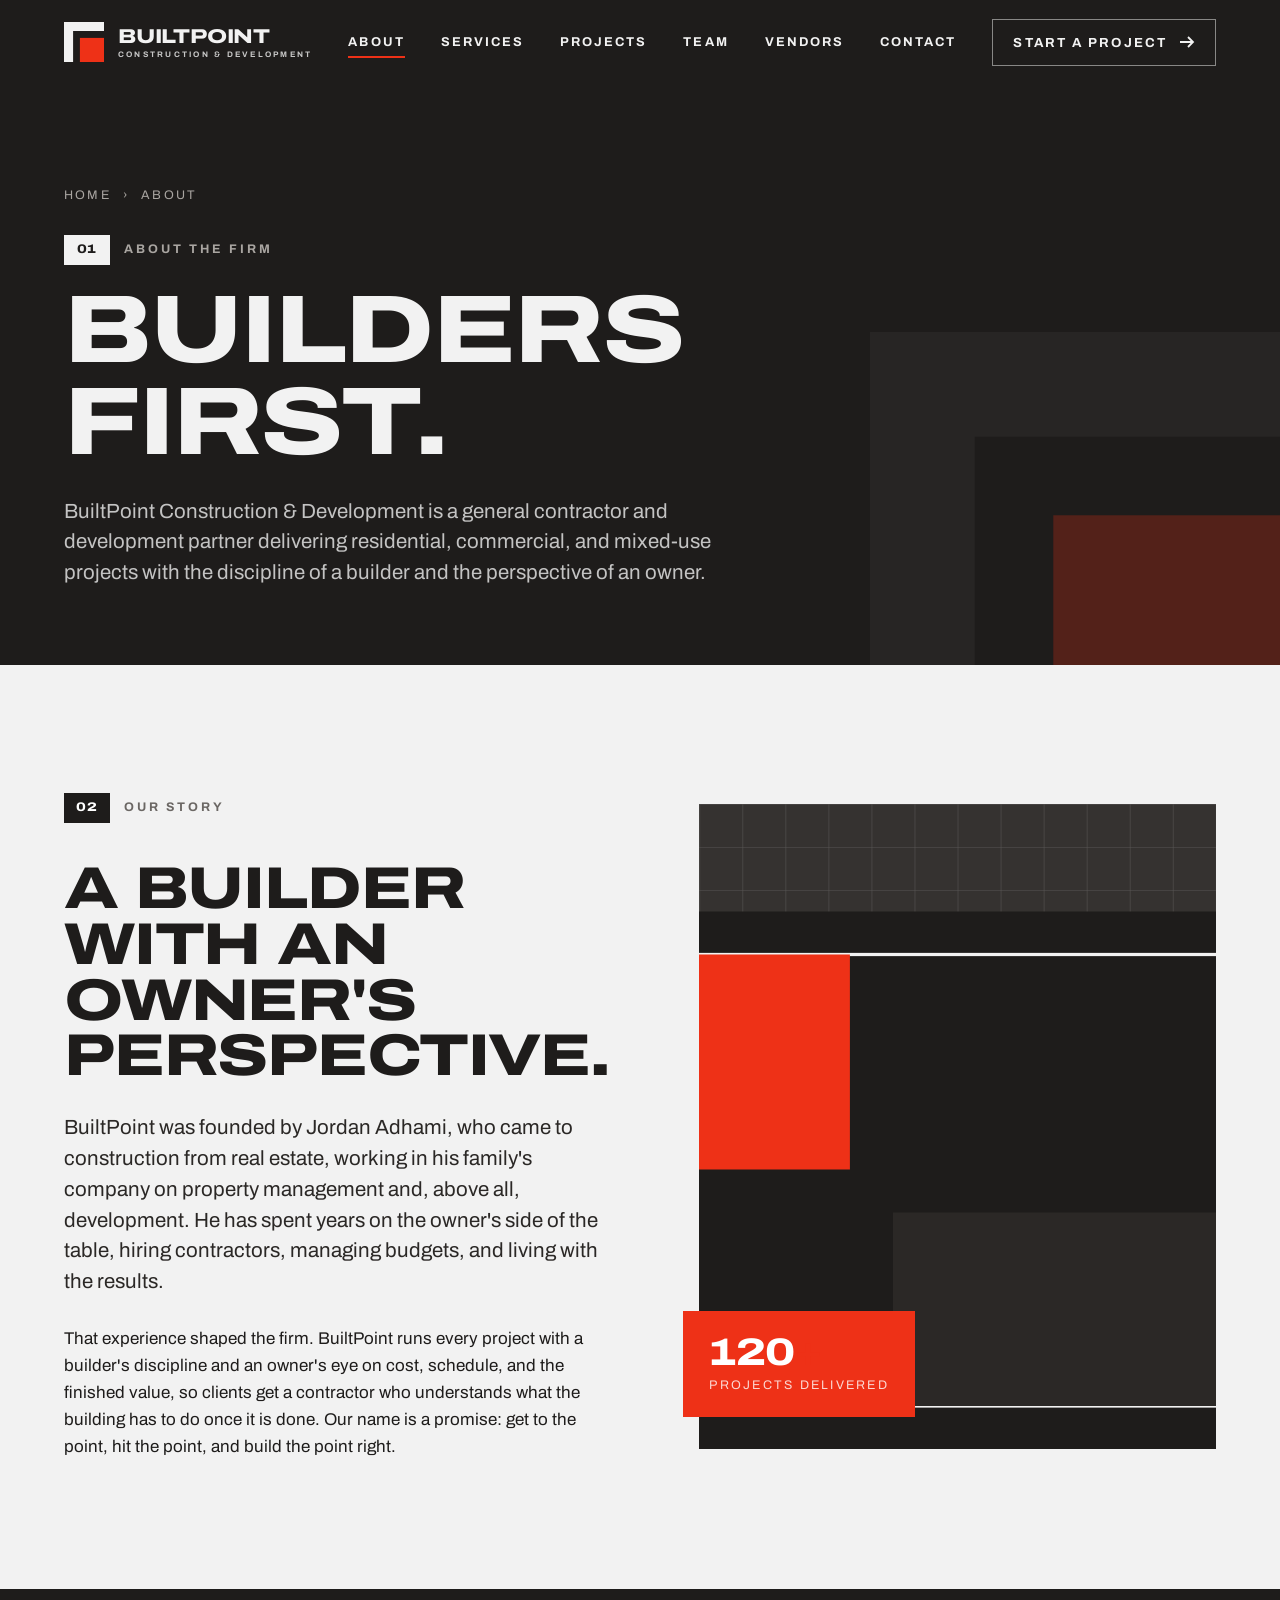
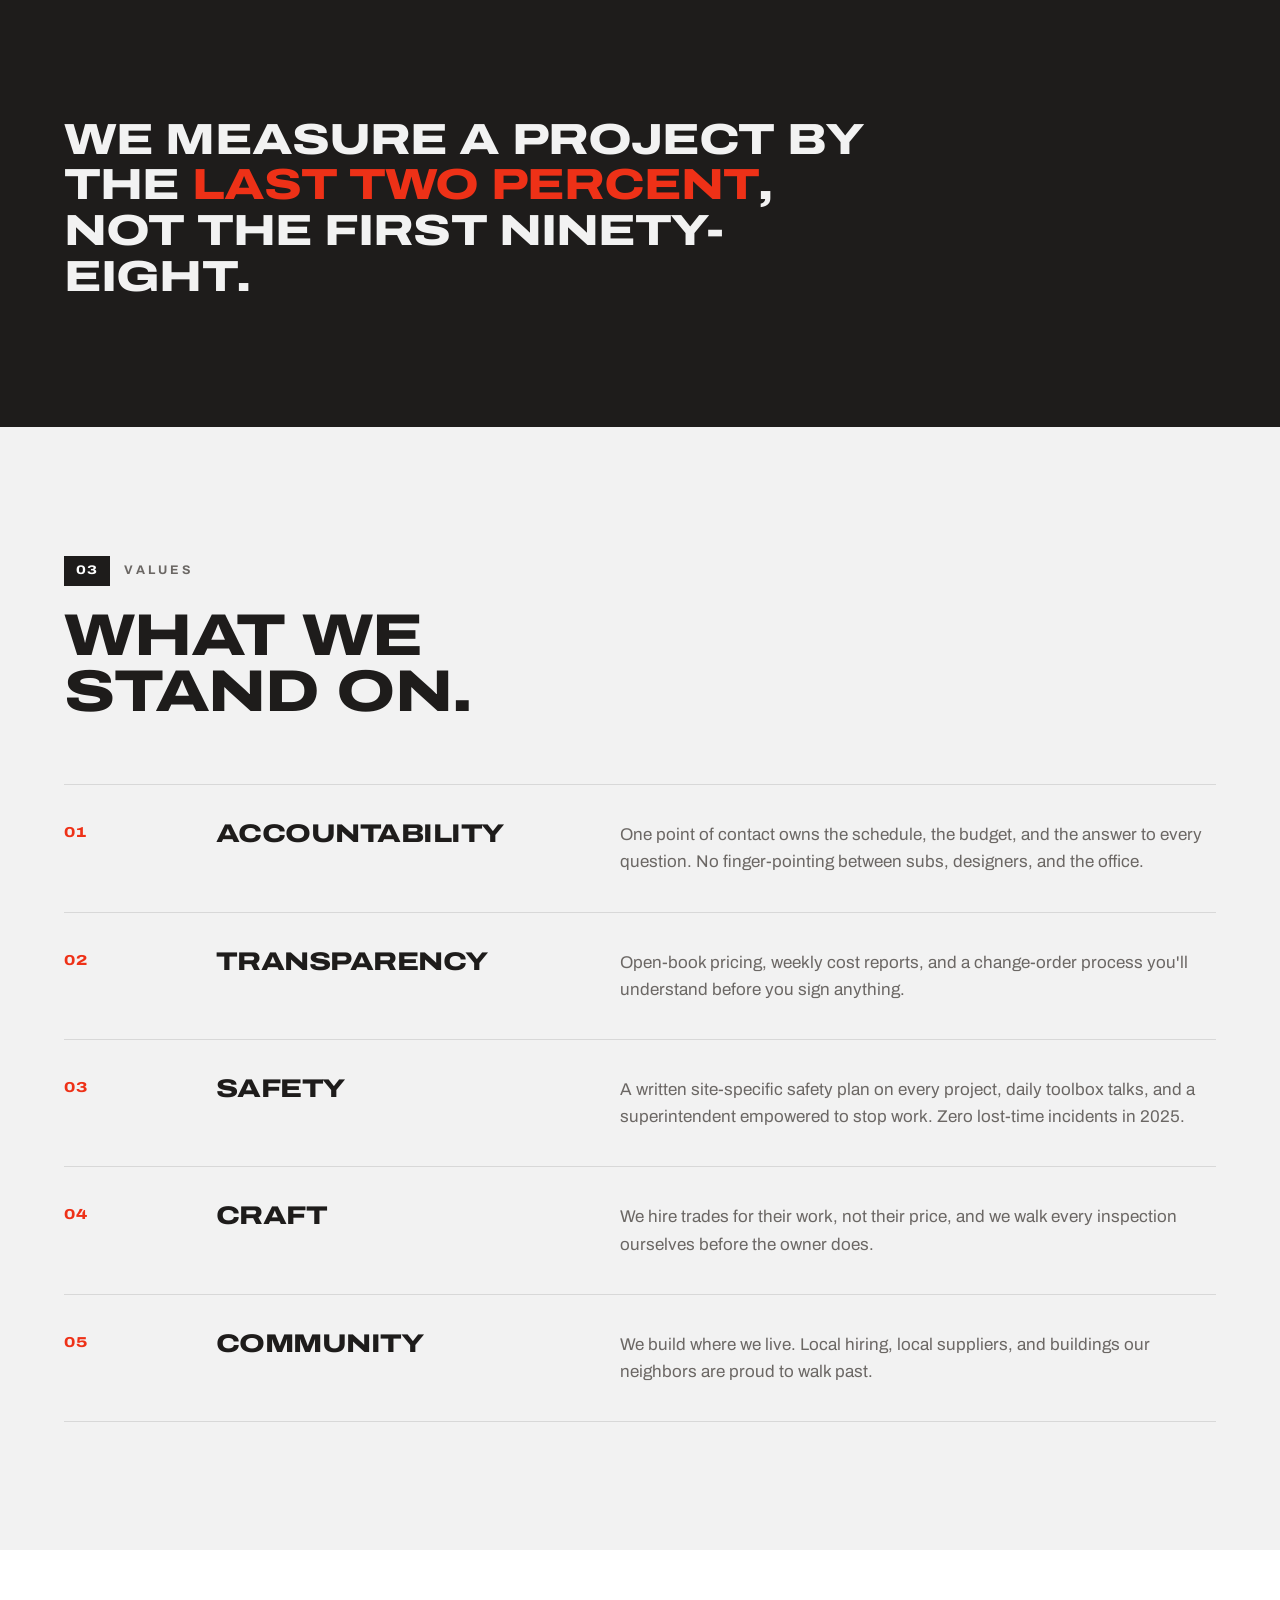
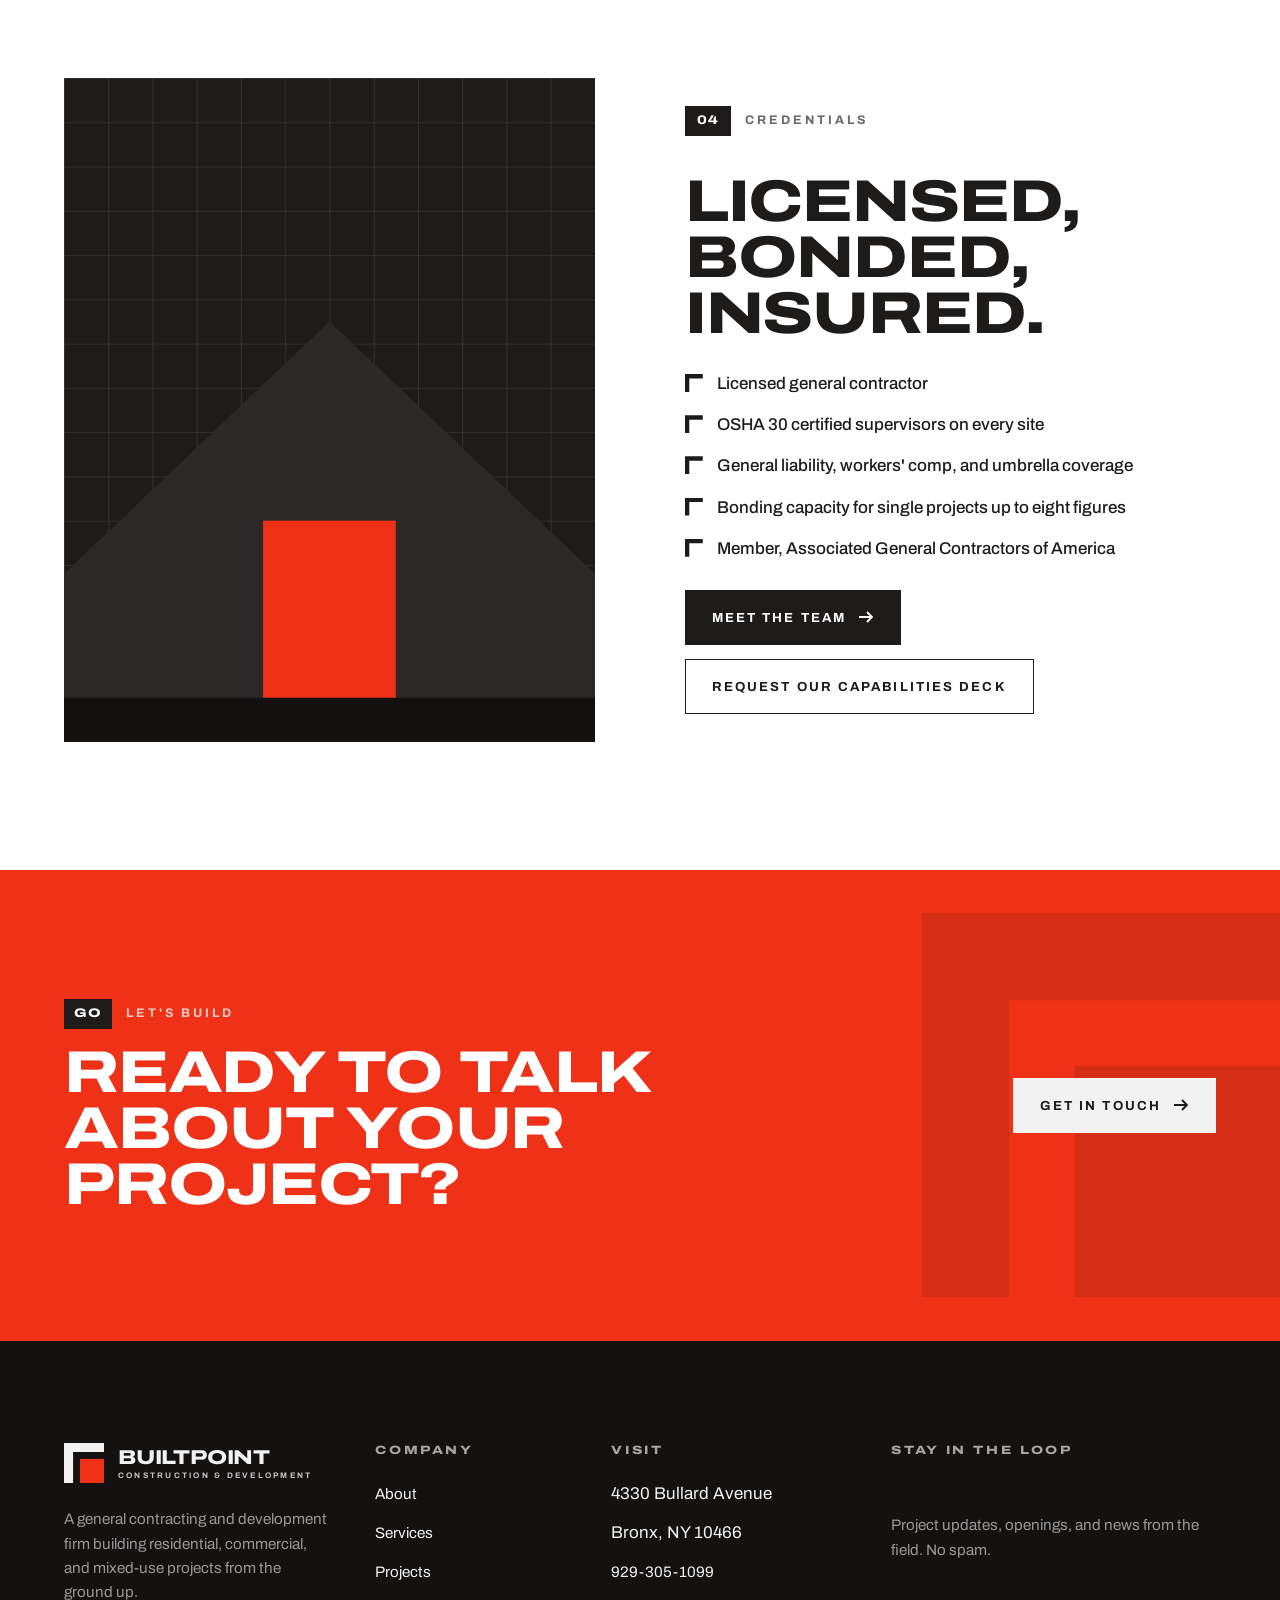
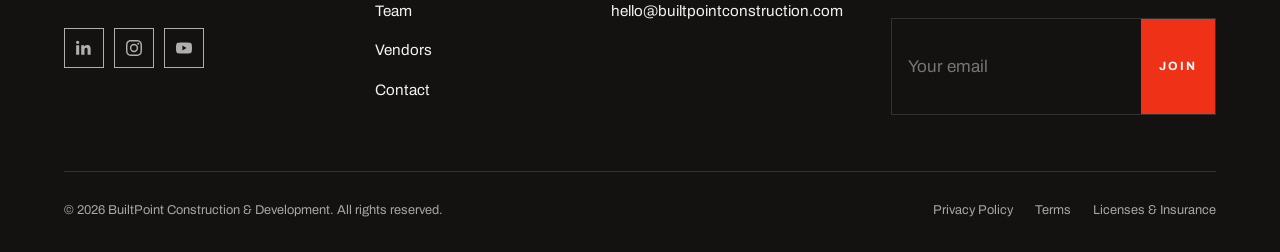
==== commit 1977c6aa: "Remove Charles Monzano from the Team and About pages Co-Authored-By: Claude Fable 5.1 <noreply@anthr" ====
--- a/about.html
+++ b/about.html
@@ -72,9 +72,9 @@
       <div class="split">
         <div class="split__copy reveal">
           <p class="eyebrow"><span class="tag">02</span> Our story</p>
-          <h2>Two partners, two sides of the business.</h2>
-          <p class="lead">BuiltPoint was founded by two partners, Charles Monzano and Jordan Adhami. Charles comes from a family contracting company his family has owned and operated for many years. Jordan comes from real estate, working in his family's company on property management and, above all, development.</p>
-          <p>Between them, they have sat on both sides of the table: the contractor who has to build it and the owner who has to pay for it. BuiltPoint brings those two perspectives under one roof, so every project is run with a builder's discipline and an owner's eye on cost, schedule, and the finished value. Our name is a promise: get to the point, hit the point, and build the point right.</p>
+          <h2>A builder with an owner's perspective.</h2>
+          <p class="lead">BuiltPoint was founded by Jordan Adhami, who came to construction from real estate, working in his family's company on property management and, above all, development. He has spent years on the owner's side of the table, hiring contractors, managing budgets, and living with the results.</p>
+          <p>That experience shaped the firm. BuiltPoint runs every project with a builder's discipline and an owner's eye on cost, schedule, and the finished value, so clients get a contractor who understands what the building has to do once it is done. Our name is a promise: get to the point, hit the point, and build the point right.</p>
         </div>
         <div class="split__media reveal" data-delay="1">
           <img src="assets/projects/p6.svg" alt="Concrete and steel structure under construction">
@@ -177,7 +177,8 @@
       <div class="newsletter">
         <h4 class="footer__col-title" style="font-size:.75rem;letter-spacing:.22em;color:var(--mute-light)">Stay in the loop</h4>
         <p>Project updates, openings, and news from the field. No spam.</p>
-        <form data-demo data-success="Subscribed. Welcome aboard.">
+        <form data-form data-subject="Newsletter signup from the website" data-success="Subscribed. Welcome aboard.">
+          <input type="checkbox" name="botcheck" class="sr-only" tabindex="-1" autocomplete="off" aria-hidden="true">
           <label class="sr-only" for="nl-email">Email address</label>
           <input id="nl-email" type="email" name="email" placeholder="Your email" required>
           <button type="submit">Join</button>
--- a/css/styles.css
+++ b/css/styles.css
@@ -633,3 +633,4 @@
 .check input { width: 18px; height: 18px; accent-color: var(--red); margin: 0; }
 .header-cta { white-space: nowrap; }
 @media (min-width: 1024px) and (max-width: 1199px) { .nav { gap: 22px; } .site-header .btn { padding: 12px 16px; } }
+.form__status.is-error { background: var(--red); }
